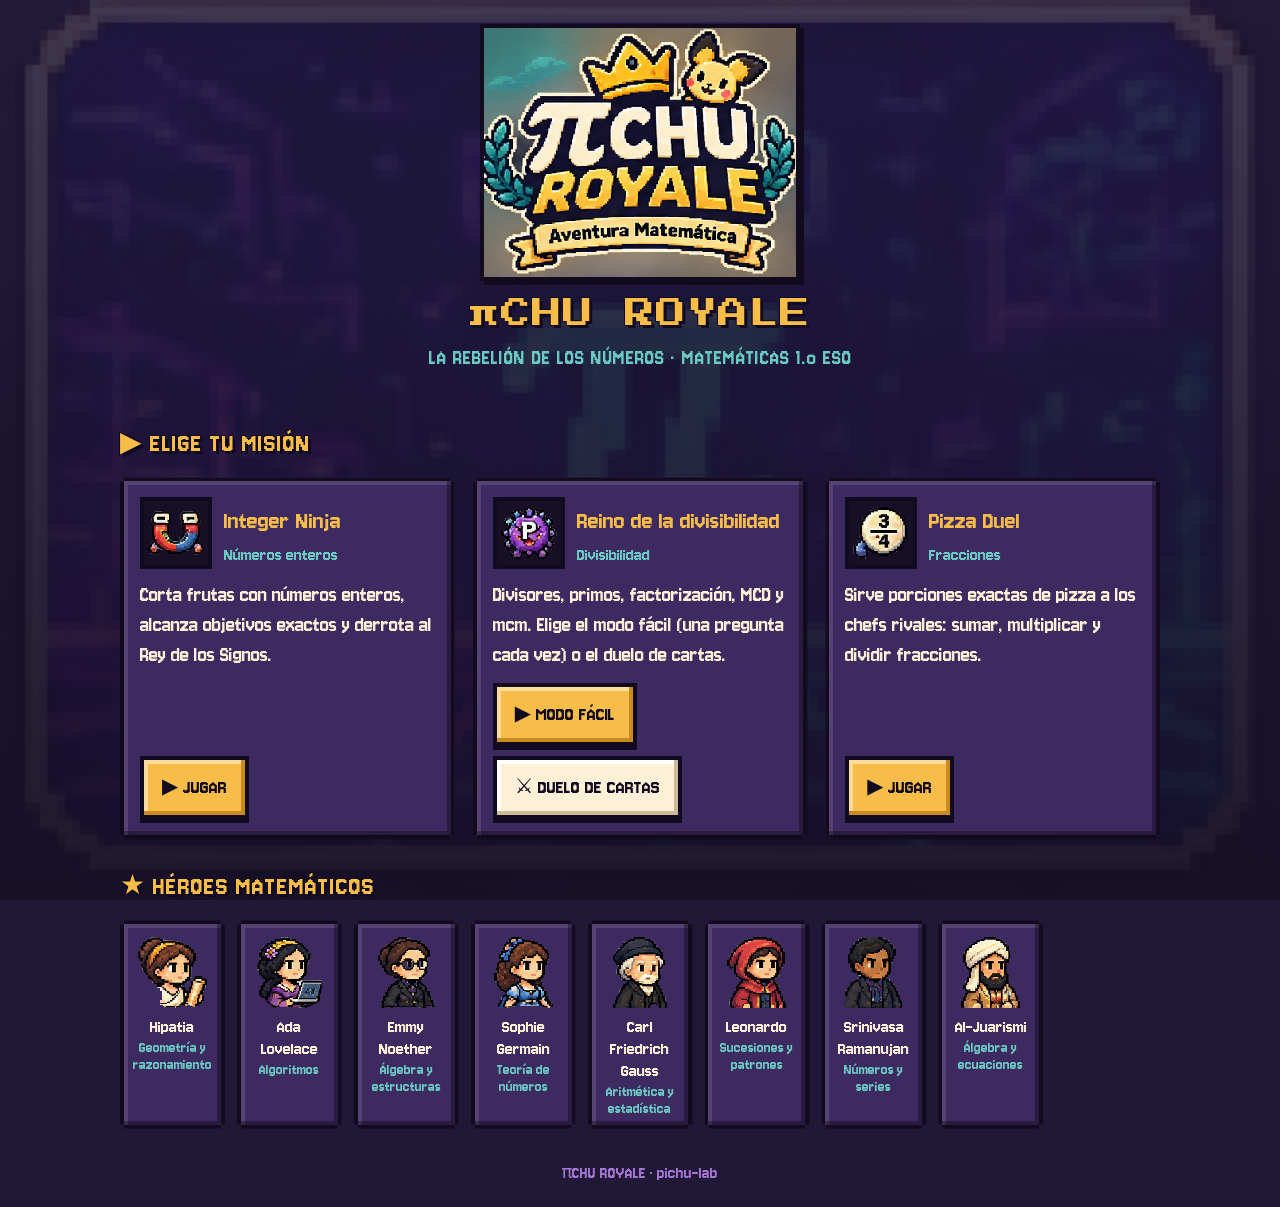
==== index.html @ 3370f749 "Pizza Duel con capa pixel art, portada con divisibilidad y fracciones, textos más grandes Co-Authore" ====
<!DOCTYPE html>
<html lang="es">
<head>
<meta charset="UTF-8">
<meta name="viewport" content="width=device-width, initial-scale=1, viewport-fit=cover">
<meta name="theme-color" content="#211736">
<title>πCHU ROYALE — La rebelión de los números</title>
<link rel="icon" href="assets/pichu-royale/iconos/corona.png">
<link rel="preconnect" href="https://fonts.googleapis.com">
<link rel="preconnect" href="https://fonts.gstatic.com" crossorigin>
<link href="https://fonts.googleapis.com/css2?family=Press+Start+2P&family=Jersey+10&display=swap" rel="stylesheet">
<link rel="stylesheet" href="shared/pichu-theme.css">
<style>
  * { box-sizing: border-box; }
  html, body { margin: 0; }
  body {
    min-height: 100vh; min-height: 100dvh;
    background: var(--px-bg);
    background-image:
      linear-gradient(rgba(33,23,54,.86), rgba(22,15,38,.96)),
      url("assets/pichu-royale/escenarios/mundo_digital.png");
    background-size: cover; background-position: center; background-attachment: fixed;
    color: var(--px-crema);
    font-family: var(--px-font-body);
    font-size: 22px;
    padding: max(16px, env(safe-area-inset-top)) max(16px, env(safe-area-inset-right)) max(24px, env(safe-area-inset-bottom)) max(16px, env(safe-area-inset-left));
  }
  main { max-width: 1040px; margin: 0 auto; }

  header.hero { text-align: center; padding: 8px 0 20px; }
  header.hero img.logo { width: min(320px, 78vw); height: auto; display: block; margin: 0 auto 8px; border: 4px solid var(--px-negro); box-shadow: 4px 4px 0 var(--px-negro); }
  header.hero h1 { font-family: var(--px-font-arcade); font-weight: 400; text-transform: none; font-size: clamp(18px, 5vw, 30px); margin: 12px 0 6px; }
  header.hero p.sub { font-family: var(--px-font-title); font-weight: 700; letter-spacing: 1px; font-size: clamp(18px, 4.4vw, 22px); color: var(--px-turquesa); margin: 0; line-height: 1.6; }

  h2.section { font-size: clamp(24px, 5vw, 28px); margin: 28px 0 14px; }

  .games { display: grid; grid-template-columns: repeat(auto-fill, minmax(min(100%, 300px), 1fr)); gap: 18px; }
  .card { padding: 16px; display: flex; flex-direction: column; gap: 12px; }
  .card .top { display: flex; gap: 12px; align-items: center; }
  .card .top img { width: 72px; height: 72px; flex: none; background: var(--px-bg-deep); border: 4px solid var(--px-negro); }
  .card h3 { font-family: var(--px-font-title); font-weight: 700; font-size: 26px; line-height: 1.5; margin: 0; color: var(--px-dorado); }
  .card .tema { font-size: 19px; color: var(--px-turquesa); margin: 4px 0 0; }
  .card p.desc { margin: 0; line-height: 1.35; }
  .card .foot { margin-top: auto; display: flex; align-items: center; justify-content: space-between; gap: 10px; flex-wrap: wrap; }
  .card a.px-btn { text-decoration: none; display: inline-flex; align-items: center; }
  .card a.px-btn.alt { background: var(--px-crema); box-shadow: inset -4px -4px 0 #cdbb98, inset 4px 4px 0 #fff, 0 4px 0 var(--px-negro); }
  .card.locked { opacity: .62; }
  .card.locked .top img { filter: grayscale(.7) brightness(.8); }
  .badge { font-family: var(--px-font-title); font-weight: 700; font-size: 17px; padding: 6px 8px; background: var(--px-bg-deep); border: 3px solid var(--px-negro); color: var(--px-lavanda); }

  .heroes { display: grid; grid-template-columns: repeat(auto-fill, minmax(104px, 1fr)); gap: 12px; }
  .heroe { padding: 8px; text-align: center; }
  .heroe img { width: 100%; height: auto; aspect-ratio: 1; display: block; }
  .heroe b { display: block; font-size: 19px; line-height: 1.15; margin-top: 4px; }
  .heroe span { display: block; font-size: 16px; color: var(--px-turquesa); }

  footer { text-align: center; font-size: 18px; color: var(--px-lavanda); margin-top: 32px; }
</style>
</head>
<body>
<main>
  <header class="hero">
    <img class="logo px-sprite" src="assets/pichu-royale/identidad/logo_pichu_royale.png" alt="Logo de πCHU ROYALE" width="392" height="313">
    <h1 class="px-title">πCHU ROYALE</h1>
    <p class="sub">LA REBELIÓN DE LOS NÚMEROS · MATEMÁTICAS 1.º ESO</p>
  </header>

  <h2 class="section px-title">▶ ELIGE TU MISIÓN</h2>
  <section class="games" id="games" aria-label="Juegos"></section>

  <h2 class="section px-title">★ HÉROES MATEMÁTICOS</h2>
  <section class="heroes" id="heroes" aria-label="Héroes"></section>

  <footer>πCHU ROYALE · pichu-lab</footer>
</main>

<script>
  // Catálogo de juegos. Cada juego es un módulo independiente en /juegos/<id>/
  // Para añadir un juego: copiar su carpeta y añadir una entrada aquí.
  const JUEGOS = [
    { id: "integer-ninja", titulo: "Integer Ninja", tema: "Números enteros", enemigo: "negatron",
      desc: "Corta frutas con números enteros, alcanza objetivos exactos y derrota al Rey de los Signos.", activo: true },
    { id: "divisibilidad", titulo: "Reino de la divisibilidad", tema: "Divisibilidad", enemigo: "primox",
      desc: "Divisores, primos, factorización, MCD y mcm. Elige el modo fácil (una pregunta cada vez) o el duelo de cartas.",
      activo: true, botones: [["facil.html", "▶ Modo fácil"], ["", "⚔ Duelo de cartas"]] },
    { id: "fracciones", titulo: "Pizza Duel", tema: "Fracciones", enemigo: "denominadoron",
      desc: "Sirve porciones exactas de pizza a los chefs rivales: sumar, multiplicar y dividir fracciones.", activo: true }
  ];

  const A = "assets/pichu-royale/";
  const games = document.getElementById("games");
  for (const j of JUEGOS) {
    const el = document.createElement("article");
    el.className = "card px-box" + (j.activo ? "" : " locked");
    el.innerHTML = `
      <div class="top">
        <img class="px-sprite" src="${A}enemigos/${j.enemigo}.png" alt="" width="72" height="72" loading="lazy">
        <div><h3>${j.titulo}</h3><p class="tema">${j.tema}</p></div>
      </div>
      <p class="desc">${j.desc}</p>
      <div class="foot">
        ${!j.activo
          ? `<span class="badge">🔒 PRÓXIMAMENTE</span>`
          : (j.botones || [["", "▶ Jugar"]]).map(([ruta, txt], i) =>
              `<a class="px-btn${i ? " alt" : ""}" href="juegos/${j.id}/${ruta}">${txt}</a>`).join("")}
      </div>`;
    games.appendChild(el);
  }

  // Héroes desde el manifest del banco de recursos (única fuente de nombres)
  fetch(A + "manifest.json").then(r => r.json()).then(m => {
    const box = document.getElementById("heroes");
    for (const h of m.heroes) {
      const el = document.createElement("div");
      el.className = "heroe px-box";
      el.title = `${h.nombre} (${h.periodo}) — ${h.habilidad}: ${h.efecto_propuesto}`;
      el.innerHTML = `<img class="px-sprite" src="${A}${h.imagen}" alt="${h.nombre}" width="256" height="256" loading="lazy">
        <b>${h.nombre.split(" de ")[0]}</b><span>${h.especialidad}</span>`;
      box.appendChild(el);
    }
  }).catch(() => {});
</script>
</body>
</html>
---- shared/pichu-theme.css ----
/* =========================================================
   πCHU ROYALE — tema común pixel art 16-bit
   Paleta tomada de assets/pichu-royale/manifest.json
   Se carga en la portada y en cada juego. Solo aspecto visual.
   ========================================================= */
:root {
  --px-bg: #211736;
  --px-bg-deep: #160f26;
  --px-panel: #3d2a60;
  --px-panel-2: #4f3878;
  --px-lavanda: #a477d4;
  --px-dorado: #f8bc49;
  --px-dorado-osc: #c98a1f;
  --px-crema: #fdf0d6;
  --px-turquesa: #6bc9c3;
  --px-turquesa-osc: #3e8f8a;
  --px-alerta: #e46666;
  --px-alerta-osc: #a63c3c;
  --px-verde: #5fbf5a;
  --px-verde-osc: #2f7d33;
  --px-negro: #120b1f;

  /* Press Start 2P no dibuja bien las mayúsculas con tilde (Ó, Ú): solo para cifras y logotipos */
  --px-font-arcade: "Press Start 2P", ui-monospace, monospace;
  --px-font-title: "Jersey 10", "Trebuchet MS", system-ui, sans-serif;
  --px-font-body: "Jersey 10", "Trebuchet MS", system-ui, sans-serif;

  --px-u: 4px; /* unidad de píxel */
  --px-border: calc(var(--px-u) * 1);
}

/* Contorno pixelado: borde grueso + esquinas recortadas + sombra dura */
.px-box {
  background: var(--px-panel);
  color: var(--px-crema);
  border: var(--px-border) solid var(--px-negro);
  box-shadow:
    inset calc(var(--px-u) * -1) calc(var(--px-u) * -1) 0 rgba(0, 0, 0, .35),
    inset var(--px-u) var(--px-u) 0 rgba(255, 255, 255, .12),
    var(--px-u) var(--px-u) 0 var(--px-negro);
  clip-path: polygon(
    0 var(--px-u), var(--px-u) var(--px-u), var(--px-u) 0,
    calc(100% - var(--px-u)) 0, calc(100% - var(--px-u)) var(--px-u), 100% var(--px-u),
    100% calc(100% - var(--px-u)), calc(100% - var(--px-u)) calc(100% - var(--px-u)), calc(100% - var(--px-u)) 100%,
    var(--px-u) 100%, var(--px-u) calc(100% - var(--px-u)), 0 calc(100% - var(--px-u))
  );
}

.px-title {
  font-family: var(--px-font-title);
  font-weight: 700;
  text-transform: uppercase;
  color: var(--px-dorado);
  text-shadow: 3px 3px 0 var(--px-negro), -1px -1px 0 var(--px-negro), 1px -1px 0 var(--px-negro), -1px 1px 0 var(--px-negro);
  letter-spacing: 1px;
  line-height: 1.4;
}

.px-btn {
  font-family: var(--px-font-title);
  font-weight: 700;
  font-size: 21px;
  line-height: 1.3;
  color: var(--px-negro);
  background: var(--px-dorado);
  border: var(--px-border) solid var(--px-negro);
  box-shadow:
    inset -4px -4px 0 var(--px-dorado-osc),
    inset 4px 4px 0 rgba(255, 255, 255, .45),
    0 4px 0 var(--px-negro);
  padding: 14px 18px;
  min-height: 48px;
  cursor: pointer;
  text-transform: uppercase;
  transition: transform .06s steps(1), box-shadow .06s steps(1);
  -webkit-tap-highlight-color: transparent;
}
.px-btn:hover { filter: brightness(1.08); }
.px-btn:active { transform: translateY(4px); box-shadow: inset -4px -4px 0 var(--px-dorado-osc), inset 4px 4px 0 rgba(255,255,255,.45), 0 0 0 var(--px-negro); }
.px-btn:focus-visible { outline: 4px dashed var(--px-turquesa); outline-offset: 4px; }

.px-sprite, img.px-sprite {
  image-rendering: pixelated;
  image-rendering: crisp-edges;
}

@media (prefers-reduced-motion: reduce) {
  *, *::before, *::after { animation-duration: .001ms !important; animation-iteration-count: 1 !important; transition-duration: .001ms !important; }
}

/* Ligaduras desactivadas por legibilidad: sin ligaduras */
html, body, button, input, select { font-variant-ligatures: none; font-feature-settings: "liga" 0, "clig" 0; }

/* Jersey 10 solo tiene un grosor: sin negrita sintética (emborrona los píxeles) */
html { font-synthesis: none; }
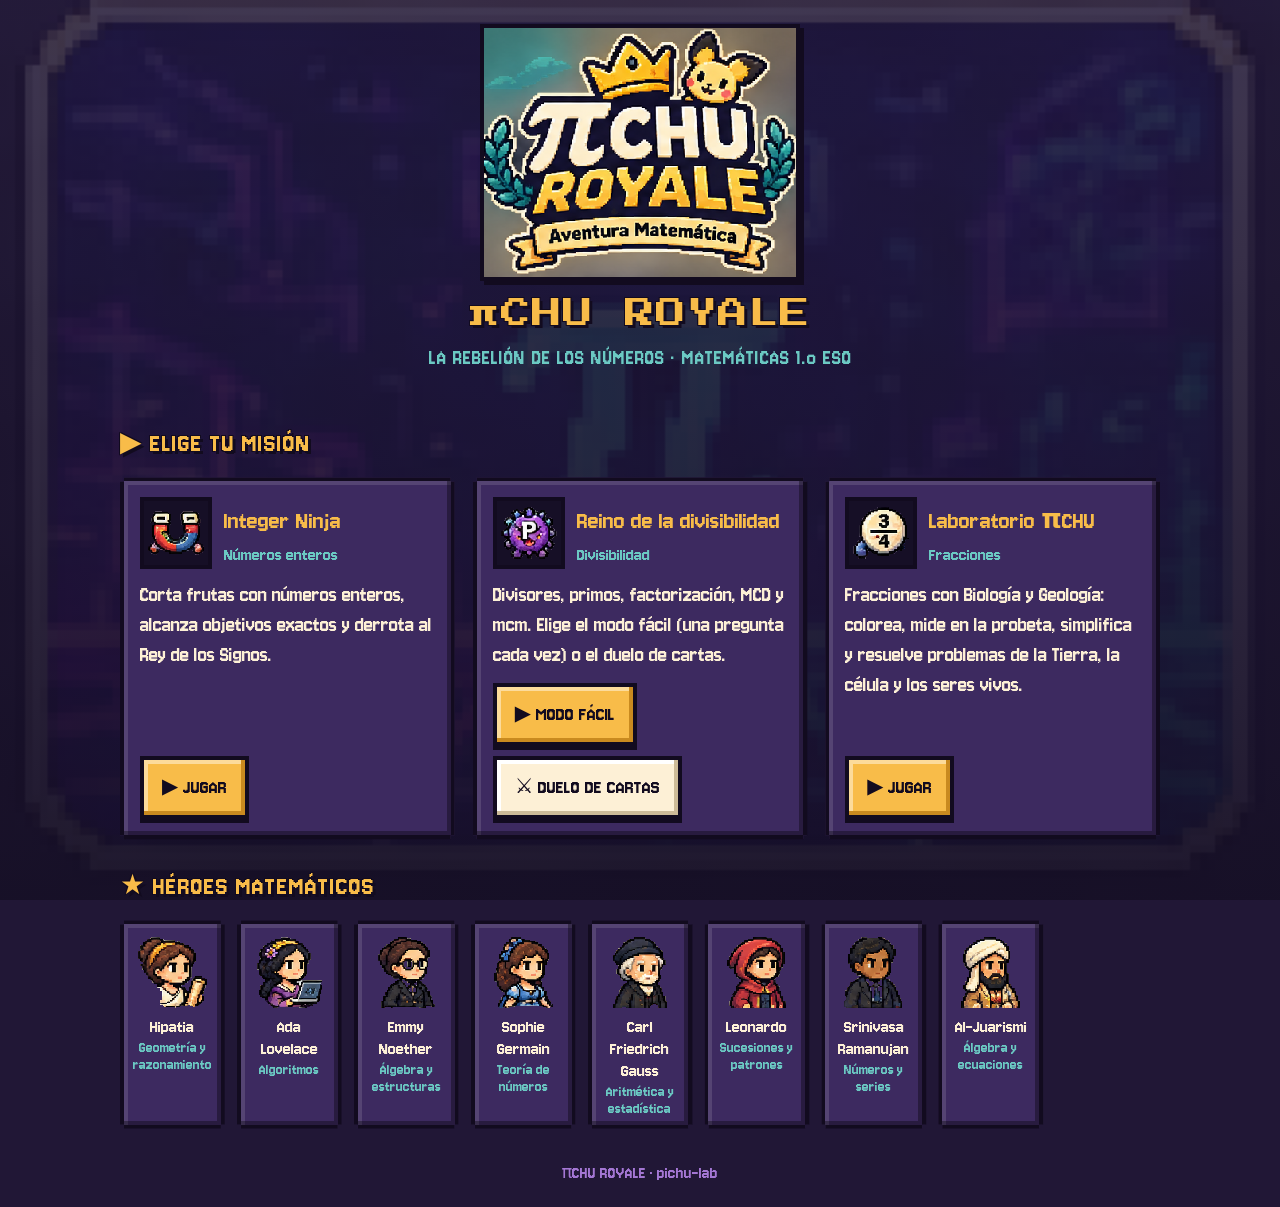
==== commit 22e05c78: "Laboratorio πCHU: capa pixel art y tarjeta en la portada Co-Authored-By: Claude Opus 5.5 <noreply@an" ====
--- a/index.html
+++ b/index.html
@@ -83,8 +83,8 @@
     { id: "divisibilidad", titulo: "Reino de la divisibilidad", tema: "Divisibilidad", enemigo: "primox",
       desc: "Divisores, primos, factorización, MCD y mcm. Elige el modo fácil (una pregunta cada vez) o el duelo de cartas.",
       activo: true, botones: [["facil.html", "▶ Modo fácil"], ["", "⚔ Duelo de cartas"]] },
-    { id: "fracciones", titulo: "Pizza Duel", tema: "Fracciones", enemigo: "denominadoron",
-      desc: "Sirve porciones exactas de pizza a los chefs rivales: sumar, multiplicar y dividir fracciones.", activo: true }
+    { id: "fracciones", titulo: "Laboratorio πCHU", tema: "Fracciones", enemigo: "denominadoron",
+      desc: "Fracciones con Biología y Geología: colorea, mide en la probeta, simplifica y resuelve problemas de la Tierra, la célula y los seres vivos.", activo: true }
   ];
 
   const A = "assets/pichu-royale/";
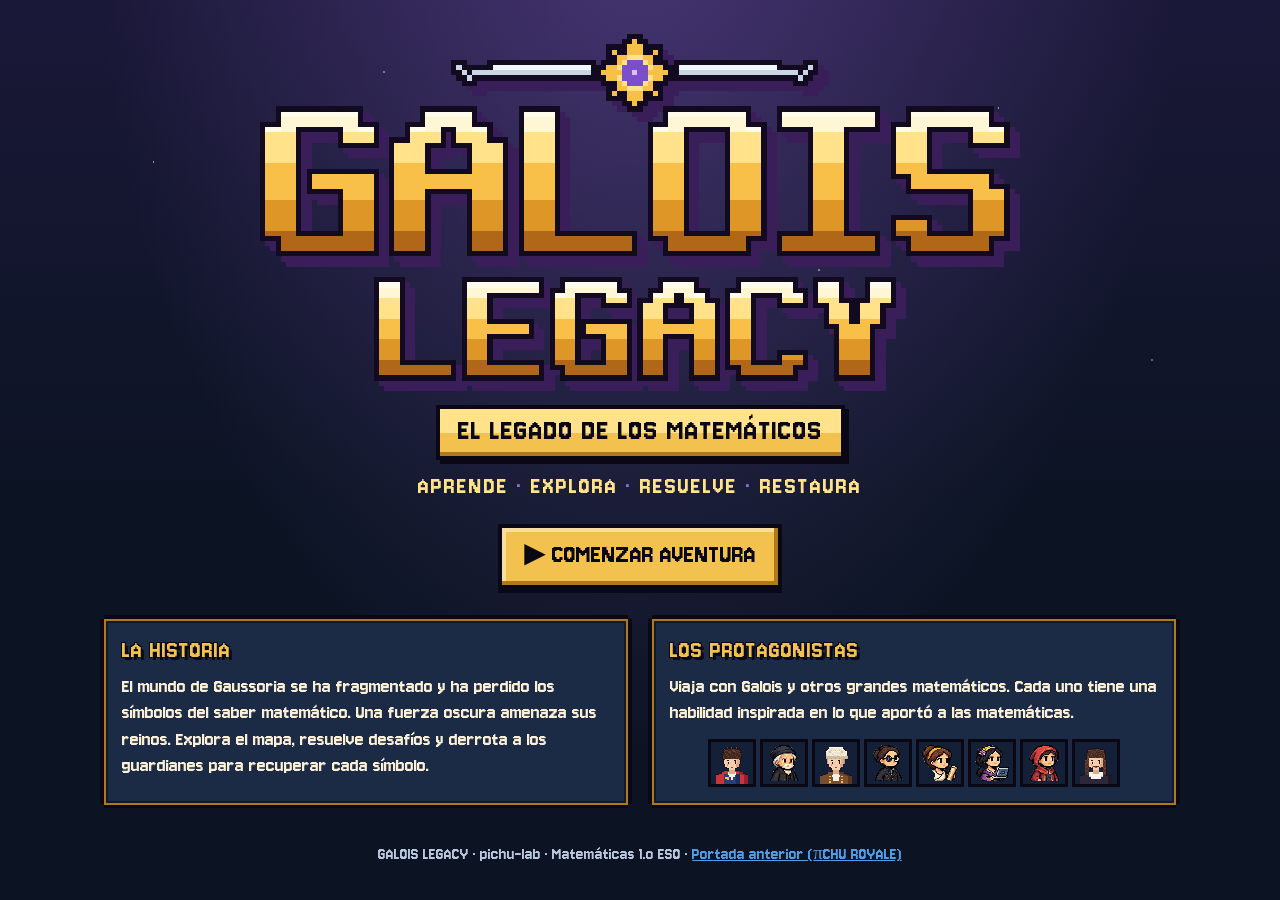
==== commit 3e7ae852: "GALOIS LEGACY (fase A): identidad, pantalla de inicio, selección y mapa - Logotipo pixel art origina" ====
--- a/index.html
+++ b/index.html
@@ -1,124 +1,362 @@
-<!DOCTYPE html>
-<html lang="es">
-<head>
-<meta charset="UTF-8">
-<meta name="viewport" content="width=device-width, initial-scale=1, viewport-fit=cover">
-<meta name="theme-color" content="#211736">
-<title>πCHU ROYALE — La rebelión de los números</title>
-<link rel="icon" href="assets/pichu-royale/iconos/corona.png">
-<link rel="preconnect" href="https://fonts.googleapis.com">
-<link rel="preconnect" href="https://fonts.gstatic.com" crossorigin>
-<link href="https://fonts.googleapis.com/css2?family=Press+Start+2P&family=Jersey+10&display=swap" rel="stylesheet">
-<link rel="stylesheet" href="shared/pichu-theme.css">
-<style>
-  * { box-sizing: border-box; }
-  html, body { margin: 0; }
-  body {
-    min-height: 100vh; min-height: 100dvh;
-    background: var(--px-bg);
-    background-image:
-      linear-gradient(rgba(33,23,54,.86), rgba(22,15,38,.96)),
-      url("assets/pichu-royale/escenarios/mundo_digital.png");
-    background-size: cover; background-position: center; background-attachment: fixed;
-    color: var(--px-crema);
-    font-family: var(--px-font-body);
-    font-size: 22px;
-    padding: max(16px, env(safe-area-inset-top)) max(16px, env(safe-area-inset-right)) max(24px, env(safe-area-inset-bottom)) max(16px, env(safe-area-inset-left));
-  }
-  main { max-width: 1040px; margin: 0 auto; }
-
-  header.hero { text-align: center; padding: 8px 0 20px; }
-  header.hero img.logo { width: min(320px, 78vw); height: auto; display: block; margin: 0 auto 8px; border: 4px solid var(--px-negro); box-shadow: 4px 4px 0 var(--px-negro); }
-  header.hero h1 { font-family: var(--px-font-arcade); font-weight: 400; text-transform: none; font-size: clamp(18px, 5vw, 30px); margin: 12px 0 6px; }
-  header.hero p.sub { font-family: var(--px-font-title); font-weight: 700; letter-spacing: 1px; font-size: clamp(18px, 4.4vw, 22px); color: var(--px-turquesa); margin: 0; line-height: 1.6; }
-
-  h2.section { font-size: clamp(24px, 5vw, 28px); margin: 28px 0 14px; }
-
-  .games { display: grid; grid-template-columns: repeat(auto-fill, minmax(min(100%, 300px), 1fr)); gap: 18px; }
-  .card { padding: 16px; display: flex; flex-direction: column; gap: 12px; }
-  .card .top { display: flex; gap: 12px; align-items: center; }
-  .card .top img { width: 72px; height: 72px; flex: none; background: var(--px-bg-deep); border: 4px solid var(--px-negro); }
-  .card h3 { font-family: var(--px-font-title); font-weight: 700; font-size: 26px; line-height: 1.5; margin: 0; color: var(--px-dorado); }
-  .card .tema { font-size: 19px; color: var(--px-turquesa); margin: 4px 0 0; }
-  .card p.desc { margin: 0; line-height: 1.35; }
-  .card .foot { margin-top: auto; display: flex; align-items: center; justify-content: space-between; gap: 10px; flex-wrap: wrap; }
-  .card a.px-btn { text-decoration: none; display: inline-flex; align-items: center; }
-  .card a.px-btn.alt { background: var(--px-crema); box-shadow: inset -4px -4px 0 #cdbb98, inset 4px 4px 0 #fff, 0 4px 0 var(--px-negro); }
-  .card.locked { opacity: .62; }
-  .card.locked .top img { filter: grayscale(.7) brightness(.8); }
-  .badge { font-family: var(--px-font-title); font-weight: 700; font-size: 17px; padding: 6px 8px; background: var(--px-bg-deep); border: 3px solid var(--px-negro); color: var(--px-lavanda); }
-
-  .heroes { display: grid; grid-template-columns: repeat(auto-fill, minmax(104px, 1fr)); gap: 12px; }
-  .heroe { padding: 8px; text-align: center; }
-  .heroe img { width: 100%; height: auto; aspect-ratio: 1; display: block; }
-  .heroe b { display: block; font-size: 19px; line-height: 1.15; margin-top: 4px; }
-  .heroe span { display: block; font-size: 16px; color: var(--px-turquesa); }
-
-  footer { text-align: center; font-size: 18px; color: var(--px-lavanda); margin-top: 32px; }
-</style>
-</head>
-<body>
-<main>
-  <header class="hero">
-    <img class="logo px-sprite" src="assets/pichu-royale/identidad/logo_pichu_royale.png" alt="Logo de πCHU ROYALE" width="392" height="313">
-    <h1 class="px-title">πCHU ROYALE</h1>
-    <p class="sub">LA REBELIÓN DE LOS NÚMEROS · MATEMÁTICAS 1.º ESO</p>
-  </header>
-
-  <h2 class="section px-title">▶ ELIGE TU MISIÓN</h2>
-  <section class="games" id="games" aria-label="Juegos"></section>
-
-  <h2 class="section px-title">★ HÉROES MATEMÁTICOS</h2>
-  <section class="heroes" id="heroes" aria-label="Héroes"></section>
-
-  <footer>πCHU ROYALE · pichu-lab</footer>
-</main>
-
-<script>
-  // Catálogo de juegos. Cada juego es un módulo independiente en /juegos/<id>/
-  // Para añadir un juego: copiar su carpeta y añadir una entrada aquí.
-  const JUEGOS = [
-    { id: "integer-ninja", titulo: "Integer Ninja", tema: "Números enteros", enemigo: "negatron",
-      desc: "Corta frutas con números enteros, alcanza objetivos exactos y derrota al Rey de los Signos.", activo: true },
-    { id: "divisibilidad", titulo: "Reino de la divisibilidad", tema: "Divisibilidad", enemigo: "primox",
-      desc: "Divisores, primos, factorización, MCD y mcm. Elige el modo fácil (una pregunta cada vez) o el duelo de cartas.",
-      activo: true, botones: [["facil.html", "▶ Modo fácil"], ["", "⚔ Duelo de cartas"]] },
-    { id: "fracciones", titulo: "Laboratorio πCHU", tema: "Fracciones", enemigo: "denominadoron",
-      desc: "Fracciones con Biología y Geología: colorea, mide en la probeta, simplifica y resuelve problemas de la Tierra, la célula y los seres vivos.", activo: true }
-  ];
-
-  const A = "assets/pichu-royale/";
-  const games = document.getElementById("games");
-  for (const j of JUEGOS) {
-    const el = document.createElement("article");
-    el.className = "card px-box" + (j.activo ? "" : " locked");
-    el.innerHTML = `
-      <div class="top">
-        <img class="px-sprite" src="${A}enemigos/${j.enemigo}.png" alt="" width="72" height="72" loading="lazy">
-        <div><h3>${j.titulo}</h3><p class="tema">${j.tema}</p></div>
-      </div>
-      <p class="desc">${j.desc}</p>
-      <div class="foot">
-        ${!j.activo
-          ? `<span class="badge">🔒 PRÓXIMAMENTE</span>`
-          : (j.botones || [["", "▶ Jugar"]]).map(([ruta, txt], i) =>
-              `<a class="px-btn${i ? " alt" : ""}" href="juegos/${j.id}/${ruta}">${txt}</a>`).join("")}
-      </div>`;
-    games.appendChild(el);
-  }
-
-  // Héroes desde el manifest del banco de recursos (única fuente de nombres)
-  fetch(A + "manifest.json").then(r => r.json()).then(m => {
-    const box = document.getElementById("heroes");
-    for (const h of m.heroes) {
-      const el = document.createElement("div");
-      el.className = "heroe px-box";
-      el.title = `${h.nombre} (${h.periodo}) — ${h.habilidad}: ${h.efecto_propuesto}`;
-      el.innerHTML = `<img class="px-sprite" src="${A}${h.imagen}" alt="${h.nombre}" width="256" height="256" loading="lazy">
-        <b>${h.nombre.split(" de ")[0]}</b><span>${h.especialidad}</span>`;
-      box.appendChild(el);
-    }
-  }).catch(() => {});
-</script>
-</body>
-</html>
+<!DOCTYPE html>
+<html lang="es">
+<head>
+<meta charset="UTF-8">
+<meta name="viewport" content="width=device-width, initial-scale=1, viewport-fit=cover">
+<meta name="theme-color" content="#0c1424">
+<meta name="description" content="GALOIS LEGACY · El legado de los matemáticos. Aventura RPG de Matemáticas de 1.º ESO en pixel art.">
+<title>Galois Legacy</title>
+<link rel="icon" href="assets/galois/identidad/logo-galois-legacy.svg">
+<link rel="preconnect" href="https://fonts.googleapis.com">
+<link rel="preconnect" href="https://fonts.gstatic.com" crossorigin>
+<link href="https://fonts.googleapis.com/css2?family=Jersey+10&display=swap" rel="stylesheet">
+<link rel="stylesheet" href="shared/galois-theme.css">
+<style>
+  * { box-sizing: border-box; }
+  html, body { margin: 0; }
+  body {
+    min-height: 100vh; min-height: 100dvh;
+    background: var(--gl-noche);
+    background-image:
+      radial-gradient(ellipse at 50% -10%, rgba(154,107,224,.35), transparent 60%),
+      linear-gradient(180deg, #1a1838 0%, var(--gl-noche) 55%);
+    background-attachment: fixed;
+    color: var(--gl-crema);
+    font-family: var(--gl-font);
+    font-size: 22px;
+    line-height: 1.25;
+    padding: max(16px, env(safe-area-inset-top)) max(16px, env(safe-area-inset-right)) max(24px, env(safe-area-inset-bottom)) max(16px, env(safe-area-inset-left));
+  }
+  main { max-width: 1080px; margin: 0 auto; }
+  [hidden] { display: none !important; }
+  p { margin: 0; }
+
+  /* Estrellas del cielo (decorativas, pixeladas) */
+  body::before {
+    content: ""; position: fixed; inset: 0; pointer-events: none; z-index: -1;
+    background-image:
+      radial-gradient(2px 2px at 12% 18%, #fff8 50%, transparent 51%),
+      radial-gradient(2px 2px at 78% 12%, #fff8 50%, transparent 51%),
+      radial-gradient(2px 2px at 64% 30%, #fff6 50%, transparent 51%),
+      radial-gradient(2px 2px at 30% 8%, #fff6 50%, transparent 51%),
+      radial-gradient(2px 2px at 90% 40%, #fff5 50%, transparent 51%);
+  }
+
+  /* ---------- HUD (matemático elegido) ---------- */
+  .hud { display: flex; align-items: center; gap: 10px; padding: 8px 10px; margin-bottom: 16px; flex-wrap: wrap; }
+  .hud img { width: 52px; height: 52px; background: var(--gl-noche-2); border: 3px solid var(--gl-negro); }
+  .hud .quien { flex: 1 1 180px; min-width: 0; }
+  .hud .quien b { display: block; font-weight: 400; font-size: 24px; color: var(--gl-oro); }
+  .hud .quien span { font-size: 18px; color: var(--gl-texto-suave); }
+  .hud nav { display: flex; gap: 8px; flex-wrap: wrap; }
+  .hud nav .gl-btn { font-size: 20px; padding: 6px 12px 8px; }
+
+  /* ---------- Pantalla de inicio ---------- */
+  #inicio { text-align: center; padding-top: 2vh; }
+  #inicio .logo { width: min(760px, 100%); height: auto; display: block; margin: 0 auto; }
+  #inicio .sub { font-size: clamp(22px, 5vw, 32px); margin: 14px 0 10px; }
+  #inicio .lema { font-size: clamp(20px, 4.4vw, 26px); color: var(--gl-oro-claro); letter-spacing: 2px; text-transform: uppercase; margin: 6px 0 22px; }
+  #inicio .lema span + span::before { content: " · "; color: var(--gl-violeta); }
+  .acciones { display: flex; gap: 14px; justify-content: center; flex-wrap: wrap; margin-bottom: 26px; }
+  .acciones .gl-btn { font-size: 28px; padding: 12px 22px 14px; }
+  .intro { display: grid; grid-template-columns: repeat(auto-fit, minmax(min(100%, 300px), 1fr)); gap: 16px; text-align: left; }
+  .intro .gl-box { padding: 16px 18px 18px; }
+  .intro h2 { margin: 0 0 8px; font-size: 26px; }
+  .intro p { color: var(--gl-crema); font-size: 21px; }
+  .equipo { display: flex; justify-content: center; gap: 4px; flex-wrap: wrap; margin-top: 12px; }
+  .equipo img { width: 48px; height: 48px; background: var(--gl-noche-2); border: 3px solid var(--gl-negro); }
+
+  /* ---------- Selección de matemático ---------- */
+  .cabecera { text-align: center; margin: 4px 0 18px; }
+  .cabecera .gl-cinta { font-size: clamp(22px, 5vw, 30px); }
+  .cabecera p { margin-top: 10px; color: var(--gl-texto-suave); }
+  .seleccion { display: grid; grid-template-columns: minmax(0, 1.25fr) minmax(0, 1fr); gap: 18px; align-items: start; }
+  .rejilla { display: grid; grid-template-columns: repeat(4, minmax(0, 1fr)); gap: 10px; }
+  .ficha {
+    font: inherit; color: inherit; cursor: pointer; padding: 8px 6px 10px; text-align: center;
+    background: var(--gl-panel); border: 4px solid var(--gl-negro);
+    box-shadow: inset 0 0 0 2px var(--gl-panel-2), 4px 4px 0 var(--gl-negro);
+    -webkit-tap-highlight-color: transparent;
+  }
+  .ficha img { width: 100%; height: auto; aspect-ratio: 1; display: block; background: var(--gl-noche-2); }
+  .ficha b { display: block; font-weight: 400; font-size: 21px; margin-top: 4px; color: var(--gl-crema); }
+  .ficha:hover { box-shadow: inset 0 0 0 2px var(--gl-oro-osc), 4px 4px 0 var(--gl-negro); }
+  .ficha[aria-pressed="true"] { background: var(--gl-panel-2); box-shadow: inset 0 0 0 3px var(--gl-oro), 4px 4px 0 var(--gl-negro); }
+  .ficha[aria-pressed="true"] b { color: var(--gl-oro); }
+  .aliados-t { margin: 18px 0 8px; font-size: 22px; color: var(--gl-texto-suave); }
+  .rejilla.aliados .ficha { opacity: .92; }
+  .detalle { padding: 16px 18px 18px; position: sticky; top: 12px; }
+  .detalle .retrato { display: flex; gap: 14px; align-items: center; }
+  .detalle .retrato img { width: 112px; height: 112px; flex: none; background: var(--gl-noche-2); border: 4px solid var(--gl-negro); }
+  .detalle h2 { margin: 0; font-size: 30px; }
+  .detalle .meta { color: var(--gl-texto-suave); font-size: 19px; }
+  .detalle .aporte { margin: 14px 0; font-size: 21px; }
+  .habilidad { background: var(--gl-noche-2); border: 3px solid var(--gl-violeta-osc); padding: 10px 12px; }
+  .habilidad b { font-weight: 400; color: var(--gl-violeta); font-size: 23px; display: block; }
+  .habilidad small { display: block; color: var(--gl-texto-suave); font-size: 17px; margin-top: 4px; }
+  .detalle .gl-btn { width: 100%; margin-top: 14px; font-size: 26px; }
+
+  /* ---------- Mapa ---------- */
+  .mapa-wrap { padding: 10px; }
+  .mapa { position: relative; width: 100%; aspect-ratio: 192 / 120; background: #1e4c92; overflow: hidden; }
+  .mapa > img { position: absolute; inset: 0; width: 100%; height: 100%; }
+  .marca {
+    position: absolute; transform: translate(-50%, -50%);
+    min-width: 48px; min-height: 48px; padding: 0 8px;
+    display: flex; align-items: center; justify-content: center; gap: 6px;
+    font: inherit; font-size: 28px; line-height: 1; color: #fff; text-shadow: 2px 2px 0 var(--gl-negro);
+    background: var(--gl-azul-osc); border: 4px solid var(--gl-negro); border-radius: 0;
+    box-shadow: inset 0 0 0 2px var(--gl-oro), 3px 3px 0 var(--gl-negro);
+    cursor: pointer; text-decoration: none; -webkit-tap-highlight-color: transparent;
+  }
+  .marca .nom { font-size: 18px; display: none; white-space: nowrap; }
+  .marca.inicio { background: var(--gl-oro); color: var(--gl-negro); text-shadow: none; }
+  .marca.bloq { background: #3a3f52; box-shadow: inset 0 0 0 2px #707792, 3px 3px 0 var(--gl-negro); color: #c8cbe0; }
+  .marca[aria-current="true"] { box-shadow: inset 0 0 0 3px var(--gl-oro-claro), 0 0 0 4px var(--gl-oro), 3px 3px 0 var(--gl-negro); }
+  .marca.inicio .heroe-mini { width: 32px; height: 32px; }
+  @media (min-width: 760px) { .marca .nom { display: inline; } }
+  @keyframes latido { 50% { transform: translate(-50%, calc(-50% - 4px)); } }
+  .marca:not(.bloq):not(.inicio) { animation: latido 1.2s steps(2) infinite; }
+  .marca:hover, .marca:focus-visible { animation-play-state: paused; z-index: 2; }
+
+  .reinos { display: grid; grid-template-columns: repeat(auto-fill, minmax(min(100%, 320px), 1fr)); gap: 16px; margin-top: 18px; }
+  .reino { padding: 14px 16px 16px; display: flex; flex-direction: column; gap: 10px; scroll-margin-top: 16px; }
+  .reino .top { display: flex; gap: 12px; align-items: center; }
+  .reino .sim { width: 56px; height: 56px; flex: none; display: grid; place-items: center; font-size: 36px; color: #fff; text-shadow: 2px 2px 0 var(--gl-negro); background: var(--gl-azul-osc); border: 4px solid var(--gl-negro); box-shadow: inset 0 0 0 2px var(--gl-oro); }
+  .reino h3 { margin: 0; font-weight: 400; font-size: 27px; color: var(--gl-oro); line-height: 1.1; }
+  .reino .tema { font-size: 19px; color: var(--gl-azul); }
+  .reino .enem { display: flex; gap: 8px; align-items: center; flex-wrap: wrap; font-size: 18px; color: var(--gl-texto-suave); }
+  .reino .enem img { width: 44px; height: 44px; background: var(--gl-noche-2); border: 3px solid var(--gl-negro); }
+  .reino .foot { margin-top: auto; display: flex; gap: 10px; flex-wrap: wrap; }
+  .reino .foot .gl-btn:nth-child(2) { background: var(--gl-crema); box-shadow: inset -4px -4px 0 #cdbb98, inset 4px 4px 0 #fff, 0 4px 0 var(--gl-negro); }
+  .reino.bloq { opacity: .7; }
+  .reino.bloq .sim { background: #3a3f52; box-shadow: inset 0 0 0 2px #707792; }
+  .reino.marcado { box-shadow: inset 0 0 0 3px var(--gl-oro), 4px 4px 0 var(--gl-negro); }
+  .candado { font-size: 19px; padding: 6px 10px; background: var(--gl-noche-2); border: 3px solid var(--gl-negro); color: var(--gl-texto-suave); }
+
+  .sym { font-family: "Times New Roman", Georgia, serif; font-size: 1.05em; }
+  footer { text-align: center; font-size: 18px; color: var(--gl-texto-suave); margin-top: 32px; }
+  footer a { color: var(--gl-azul); }
+
+  @media (max-width: 760px) {
+    .seleccion { grid-template-columns: 1fr; }
+    .detalle { position: static; order: -1; }
+    .rejilla { grid-template-columns: repeat(4, minmax(0, 1fr)); gap: 6px; }
+    .ficha { padding: 4px 3px 6px; border-width: 3px; }
+    .ficha b { font-size: 17px; }
+    .detalle .retrato img { width: 88px; height: 88px; }
+  }
+</style>
+</head>
+<body>
+<main>
+  <!-- HUD: visible en selección y mapa -->
+  <header class="hud gl-box" id="hud" hidden>
+    <img class="gl-sprite" id="hudImg" src="" alt="" width="52" height="52">
+    <div class="quien"><b id="hudNombre"></b><span id="hudHab"></span></div>
+    <nav aria-label="Navegación">
+      <a class="gl-btn azul" href="#mapa">Mapa</a>
+      <a class="gl-btn azul" href="#heroes">Matemático</a>
+      <a class="gl-btn azul" href="#inicio">Inicio</a>
+    </nav>
+  </header>
+
+  <!-- ===================== PANTALLA DE INICIO ===================== -->
+  <section id="inicio" data-pantalla aria-labelledby="tInicio">
+    <h1 id="tInicio" style="margin:0">
+      <img class="logo gl-sprite" src="assets/galois/identidad/logo-galois-legacy.svg" alt="Galois Legacy" width="882" height="414">
+    </h1>
+    <p class="sub"><span class="gl-cinta">El legado de los matemáticos</span></p>
+    <p class="lema" id="lema"></p>
+    <div class="acciones">
+      <a class="gl-btn" href="#heroes" id="btnEmpezar">▶ Comenzar aventura</a>
+      <a class="gl-btn verde" href="#mapa" id="btnContinuar" hidden>Continuar</a>
+    </div>
+    <div class="intro">
+      <article class="gl-box">
+        <h2 class="gl-titulo">La historia</h2>
+        <p>El mundo de Gaussoria se ha fragmentado y ha perdido los símbolos del saber matemático. Una fuerza oscura amenaza sus reinos. Explora el mapa, resuelve desafíos y derrota a los guardianes para recuperar cada símbolo.</p>
+      </article>
+      <article class="gl-box">
+        <h2 class="gl-titulo">Los protagonistas</h2>
+        <p>Viaja con Galois y otros grandes matemáticos. Cada uno tiene una habilidad inspirada en lo que aportó a las matemáticas.</p>
+        <div class="equipo" id="equipo"></div>
+      </article>
+    </div>
+  </section>
+
+  <!-- ===================== SELECCIÓN DE MATEMÁTICO ===================== -->
+  <section id="heroes" data-pantalla hidden aria-labelledby="tHeroes">
+    <div class="cabecera">
+      <h1 id="tHeroes" style="margin:0"><span class="gl-cinta">Elige a tu matemático</span></h1>
+      <p>Pulsa un retrato para conocer su historia y su habilidad.</p>
+    </div>
+    <div class="seleccion">
+      <div>
+        <div class="rejilla" id="rejilla" role="group" aria-label="Matemáticos"></div>
+        <p class="aliados-t">Más aliados</p>
+        <div class="rejilla aliados" id="rejillaAliados" role="group" aria-label="Más aliados"></div>
+      </div>
+      <aside class="detalle gl-box" id="detalle" aria-live="polite">
+        <div class="retrato">
+          <img class="gl-sprite" id="dImg" src="" alt="" width="112" height="112">
+          <div><h2 class="gl-titulo" id="dNombre"></h2><p class="meta" id="dMeta"></p></div>
+        </div>
+        <p class="aporte" id="dAporte"></p>
+        <div class="habilidad">
+          <b id="dHab"></b>
+          <span id="dEfecto"></span>
+          <small>Habilidad en diseño: todavía no actúa dentro de los juegos.</small>
+        </div>
+        <button class="gl-btn" id="btnElegir" type="button">Viajar con este matemático ▶</button>
+      </aside>
+    </div>
+  </section>
+
+  <!-- ===================== MAPA DE GAUSSORIA ===================== -->
+  <section id="mapa" data-pantalla hidden aria-labelledby="tMapa">
+    <div class="cabecera">
+      <h1 id="tMapa" style="margin:0"><span class="gl-cinta">El mundo: Gaussoria</span></h1>
+      <p>Elige un reino en el mapa o en la lista.</p>
+    </div>
+    <div class="mapa-wrap gl-box">
+      <div class="mapa" id="mapaBox">
+        <img class="gl-sprite" src="assets/galois/mapa/gaussoria.png" alt="Mapa de Gaussoria: una isla con glaciares y un volcán al norte, un bosque al oeste, minas de cristal al este, una ciudadela en el centro y ruinas al sur." width="192" height="120">
+      </div>
+    </div>
+    <div class="reinos" id="reinos"></div>
+  </section>
+
+  <footer>
+    GALOIS LEGACY · pichu-lab · Matemáticas 1.º ESO ·
+    <a href="pichu-royale.html">Portada anterior (<span class="sym">π</span>CHU ROYALE)</a>
+  </footer>
+</main>
+
+<script src="shared/galois-data.js"></script>
+<script>
+(function () {
+  'use strict';
+  var D = window.GALOIS;
+  var ENEMIGOS = { negatron: 'Negatrón', parentesis_maldito: 'Paréntesis Maldito', multiplax: 'Múltiplax',
+                   primox: 'Prímox', denominadoron: 'Denominadorón', simplifract: 'Simplifract' };
+  var TODOS = D.heroes.concat(D.aliados);
+  var $ = function (id) { return document.getElementById(id); };
+  var esc = function (s) { return String(s).replace(/[&<>"]/g, function (c) { return { '&': '&amp;', '<': '&lt;', '>': '&gt;', '"': '&quot;' }[c]; }); };
+  // Jersey 10 dibuja π como Π: los símbolos matemáticos usan una fuente con serifa
+  var sym = function (s) { return esc(s).replace(/[πℤ]/g, '<span class="sym">$&</span>'); };
+
+  // Preferencia del navegador (opcional: si no hay almacenamiento, todo funciona igual)
+  var CLAVE = 'galoisLegacy.heroe';
+  function leer() { try { return localStorage.getItem(CLAVE); } catch (e) { return null; } }
+  function guardar(v) { try { localStorage.setItem(CLAVE, v); } catch (e) {} }
+
+  var elegido = TODOS.find(function (h) { return h.id === leer(); }) || null;
+  var visto = elegido || D.heroes[0];
+
+  // ---------- Inicio ----------
+  $('lema').innerHTML = D.lema.map(function (p) { return '<span>' + esc(p) + '</span>'; }).join('');
+  $('equipo').innerHTML = D.heroes.map(function (h) {
+    return '<img class="gl-sprite" src="' + h.imagen + '" alt="' + esc(h.nombre) + '" title="' + esc(h.nombre) + '" width="56" height="56" loading="lazy">';
+  }).join('');
+
+  // ---------- Selección ----------
+  function ficha(h) {
+    return '<button type="button" class="ficha" data-id="' + h.id + '" aria-pressed="false">' +
+      '<img class="gl-sprite" src="' + h.imagen + '" alt="" width="256" height="256" loading="lazy"><b>' + esc(h.corto) + '</b></button>';
+  }
+  $('rejilla').innerHTML = D.heroes.map(ficha).join('');
+  $('rejillaAliados').innerHTML = D.aliados.map(ficha).join('');
+
+  function mostrar(h) {
+    visto = h;
+    $('dImg').src = h.imagen; $('dImg').alt = h.nombre;
+    $('dNombre').textContent = h.nombre;
+    $('dMeta').textContent = h.periodo + ' · ' + h.origen;
+    $('dAporte').innerHTML = sym(h.aporte);
+    $('dHab').textContent = '✦ ' + h.habilidad;
+    $('dEfecto').textContent = h.efecto;
+    $('btnElegir').textContent = (elegido && elegido.id === h.id ? 'Seguir con ' : 'Viajar con ') + h.corto + ' ▶';
+    document.querySelectorAll('.ficha').forEach(function (b) { b.setAttribute('aria-pressed', String(b.dataset.id === h.id)); });
+  }
+  document.querySelector('.seleccion').addEventListener('click', function (e) {
+    var b = e.target.closest('.ficha'); if (!b) return;
+    mostrar(TODOS.find(function (h) { return h.id === b.dataset.id; }));
+    if (matchMedia('(max-width: 760px)').matches) $('detalle').scrollIntoView({ behavior: 'smooth', block: 'start' });
+  });
+  $('btnElegir').addEventListener('click', function () {
+    elegido = visto; guardar(elegido.id); pintarHud(); location.hash = '#mapa';
+  });
+
+  // ---------- HUD ----------
+  function pintarHud() {
+    var h = elegido || D.heroes[0];
+    $('hudImg').src = h.imagen; $('hudImg').alt = h.nombre;
+    $('hudNombre').textContent = elegido ? h.nombre : 'Aún no has elegido matemático';
+    $('hudHab').textContent = elegido ? '✦ ' + h.habilidad : 'Elige uno para empezar';
+    $('btnContinuar').hidden = !elegido;
+    if (elegido) $('btnContinuar').textContent = 'Continuar con ' + elegido.corto;
+    var mini = document.querySelector('.marca.inicio img');
+    if (mini) { mini.src = h.imagen; mini.alt = ''; }
+  }
+
+  // ---------- Mapa y reinos ----------
+  var mapa = $('mapaBox'), lista = $('reinos');
+  D.reinos.forEach(function (r) {
+    var clase = 'marca' + (r.tipo === 'inicio' ? ' inicio' : '') + (r.bloqueado ? ' bloq' : '');
+    var dentro = r.tipo === 'inicio'
+      ? '<img class="gl-sprite heroe-mini" src="" alt="" width="32" height="32"><span class="nom">' + esc(r.nombre) + '</span>'
+      : '<span aria-hidden="true">' + sym(r.simbolo) + '</span><span class="nom">' + sym(r.nombre) + (r.bloqueado ? ' 🔒' : '') + '</span>';
+    var m = document.createElement(r.tipo === 'inicio' ? 'a' : 'button');
+    m.className = clase;
+    if (r.tipo === 'inicio') { m.href = '#heroes'; } else { m.type = 'button'; m.dataset.reino = r.id; }
+    m.style.left = r.x + '%'; m.style.top = r.y + '%';
+    m.setAttribute('aria-label', r.nombre + (r.bloqueado ? ' (bloqueado)' : '') + (r.tipo === 'inicio' ? ': cambiar de matemático' : ''));
+    m.innerHTML = dentro;
+    mapa.appendChild(m);
+
+    if (r.tipo === 'inicio') return;
+    var c = document.createElement('article');
+    c.className = 'reino gl-box' + (r.bloqueado ? ' bloq' : '');
+    c.id = 'reino-' + r.id;
+    var enem = (r.enemigos || []).map(function (e) {
+      return '<img class="gl-sprite" src="assets/pichu-royale/enemigos/' + e + '.png" alt="" title="' + ENEMIGOS[e] + '" width="44" height="44" loading="lazy">';
+    }).join('');
+    var nombres = (r.enemigos || []).map(function (e) { return ENEMIGOS[e]; }).join(' y ');
+    c.innerHTML =
+      '<div class="top"><div class="sim" aria-hidden="true">' + sym(r.simbolo) + '</div>' +
+      '<div><h3>' + sym(r.nombre) + '</h3>' + (r.tema ? '<span class="tema">' + esc(r.tema) + '</span>' : '') + '</div></div>' +
+      '<p>' + esc(r.desc) + '</p>' +
+      (enem ? '<div class="enem">' + enem + '<span>' + esc(nombres) + (r.jefe ? ' · Jefe: ' + esc(r.jefe) : '') + '</span></div>' : '') +
+      '<div class="foot">' + (r.bloqueado
+        ? '<span class="candado">🔒 Por descubrir</span>'
+        : r.juegos.map(function (j) { return '<a class="gl-btn" href="' + j.ruta + '">' + esc(j.texto) + '</a>'; }).join('')) +
+      '</div>';
+    lista.appendChild(c);
+  });
+  mapa.addEventListener('click', function (e) {
+    var b = e.target.closest('button.marca'); if (!b) return;
+    document.querySelectorAll('.marca').forEach(function (x) { x.removeAttribute('aria-current'); });
+    document.querySelectorAll('.reino').forEach(function (x) { x.classList.remove('marcado'); });
+    b.setAttribute('aria-current', 'true');
+    var c = $('reino-' + b.dataset.reino);
+    c.classList.add('marcado');
+    c.scrollIntoView({ behavior: matchMedia('(prefers-reduced-motion: reduce)').matches ? 'auto' : 'smooth', block: 'center' });
+    var enlace = c.querySelector('a.gl-btn'); if (enlace) enlace.focus({ preventScroll: true });
+  });
+
+  // ---------- Pantallas (por #hash: el botón «atrás» del navegador funciona) ----------
+  function ir() {
+    var id = (location.hash || '#inicio').slice(1);
+    if (!document.querySelector('[data-pantalla]#' + CSS.escape(id))) id = 'inicio';
+    document.querySelectorAll('[data-pantalla]').forEach(function (s) { s.hidden = s.id !== id; });
+    $('hud').hidden = id === 'inicio';
+    if (id === 'heroes') mostrar(visto);
+    window.scrollTo(0, 0);
+  }
+  window.addEventListener('hashchange', ir);
+  pintarHud(); ir();
+})();
+</script>
+</body>
+</html>
--- a/shared/galois-theme.css
+++ b/shared/galois-theme.css
@@ -0,0 +1,103 @@
+/* =========================================================
+   GALOIS LEGACY — tema común pixel art 16-bit
+   Verdes, azules, dorados y violetas (documento de diseño).
+   Solo aspecto visual. Los juegos siguen usando pichu-theme.css
+   hasta que se adapten (fase 5): ambos temas conviven.
+   ========================================================= */
+:root {
+  --gl-noche: #0c1424;      /* fondo */
+  --gl-noche-2: #142037;
+  --gl-panel: #1b2a45;      /* paneles de piedra azul */
+  --gl-panel-2: #24375a;
+  --gl-oro: #f2c14e;
+  --gl-oro-claro: #ffe28a;
+  --gl-oro-osc: #b07a1c;
+  --gl-crema: #fbf0d6;
+  --gl-azul: #4f9ee8;
+  --gl-azul-osc: #2a64a8;
+  --gl-verde: #6cc35a;
+  --gl-verde-osc: #2f7d33;
+  --gl-violeta: #9a6be0;
+  --gl-violeta-osc: #4a2b86;
+  --gl-rojo: #e0565b;
+  --gl-negro: #0a0814;
+  --gl-texto-suave: #b9c6dd;
+
+  --gl-font: "Jersey 10", "Trebuchet MS", system-ui, sans-serif;
+  --gl-u: 4px;
+}
+
+/* Marco: borde oscuro + filo dorado + esquinas recortadas + sombra dura */
+.gl-box {
+  position: relative;
+  background: var(--gl-panel);
+  color: var(--gl-crema);
+  border: var(--gl-u) solid var(--gl-negro);
+  box-shadow:
+    inset 0 0 0 2px var(--gl-oro-osc),
+    inset 0 0 0 4px rgba(0,0,0,.35),
+    var(--gl-u) var(--gl-u) 0 var(--gl-negro);
+  clip-path: polygon(
+    0 var(--gl-u), var(--gl-u) var(--gl-u), var(--gl-u) 0,
+    calc(100% - var(--gl-u)) 0, calc(100% - var(--gl-u)) var(--gl-u), 100% var(--gl-u),
+    100% calc(100% - var(--gl-u)), calc(100% - var(--gl-u)) calc(100% - var(--gl-u)), calc(100% - var(--gl-u)) 100%,
+    var(--gl-u) 100%, var(--gl-u) calc(100% - var(--gl-u)), 0 calc(100% - var(--gl-u))
+  );
+}
+
+/* Cinta dorada para títulos (como la del cartel de referencia) */
+.gl-cinta {
+  display: inline-block;
+  font-family: var(--gl-font);
+  text-transform: uppercase;
+  letter-spacing: 1px;
+  color: var(--gl-negro);
+  background: linear-gradient(var(--gl-oro-claro) 0 50%, var(--gl-oro) 50% 100%);
+  border: var(--gl-u) solid var(--gl-negro);
+  box-shadow: inset 0 -4px 0 var(--gl-oro-osc), var(--gl-u) var(--gl-u) 0 var(--gl-negro);
+  padding: 4px 18px 6px;
+  line-height: 1.15;
+}
+
+.gl-titulo {
+  font-family: var(--gl-font);
+  font-weight: 400;
+  text-transform: uppercase;
+  color: var(--gl-oro);
+  text-shadow: 3px 3px 0 var(--gl-negro), -1px -1px 0 var(--gl-negro), 1px -1px 0 var(--gl-negro), -1px 1px 0 var(--gl-negro);
+  letter-spacing: 1px;
+  line-height: 1.2;
+}
+
+.gl-btn {
+  font-family: var(--gl-font);
+  font-size: 24px;
+  line-height: 1.1;
+  color: var(--gl-negro);
+  background: var(--gl-oro);
+  border: var(--gl-u) solid var(--gl-negro);
+  box-shadow: inset -4px -4px 0 var(--gl-oro-osc), inset 4px 4px 0 rgba(255,255,255,.45), 0 4px 0 var(--gl-negro);
+  padding: 10px 18px 12px;
+  min-height: 48px;
+  min-width: 48px;
+  cursor: pointer;
+  text-transform: uppercase;
+  text-decoration: none;
+  display: inline-flex; align-items: center; justify-content: center; gap: 8px;
+  -webkit-tap-highlight-color: transparent;
+}
+.gl-btn:hover { filter: brightness(1.1); }
+.gl-btn:active { transform: translateY(4px); box-shadow: inset -4px -4px 0 var(--gl-oro-osc), inset 4px 4px 0 rgba(255,255,255,.45), 0 0 0 var(--gl-negro); }
+.gl-btn.azul { background: var(--gl-azul); color: #fff; box-shadow: inset -4px -4px 0 var(--gl-azul-osc), inset 4px 4px 0 rgba(255,255,255,.35), 0 4px 0 var(--gl-negro); text-shadow: 2px 2px 0 var(--gl-negro); }
+.gl-btn.verde { background: var(--gl-verde); box-shadow: inset -4px -4px 0 var(--gl-verde-osc), inset 4px 4px 0 rgba(255,255,255,.35), 0 4px 0 var(--gl-negro); }
+
+:focus-visible { outline: 4px dashed var(--gl-azul); outline-offset: 4px; }
+
+.gl-sprite, img.gl-sprite { image-rendering: pixelated; image-rendering: crisp-edges; }
+
+@media (prefers-reduced-motion: reduce) {
+  *, *::before, *::after { animation-duration: .001ms !important; animation-iteration-count: 1 !important; transition-duration: .001ms !important; }
+}
+
+html, body, button, input, select { font-variant-ligatures: none; font-feature-settings: "liga" 0, "clig" 0; }
+html { font-synthesis: none; }
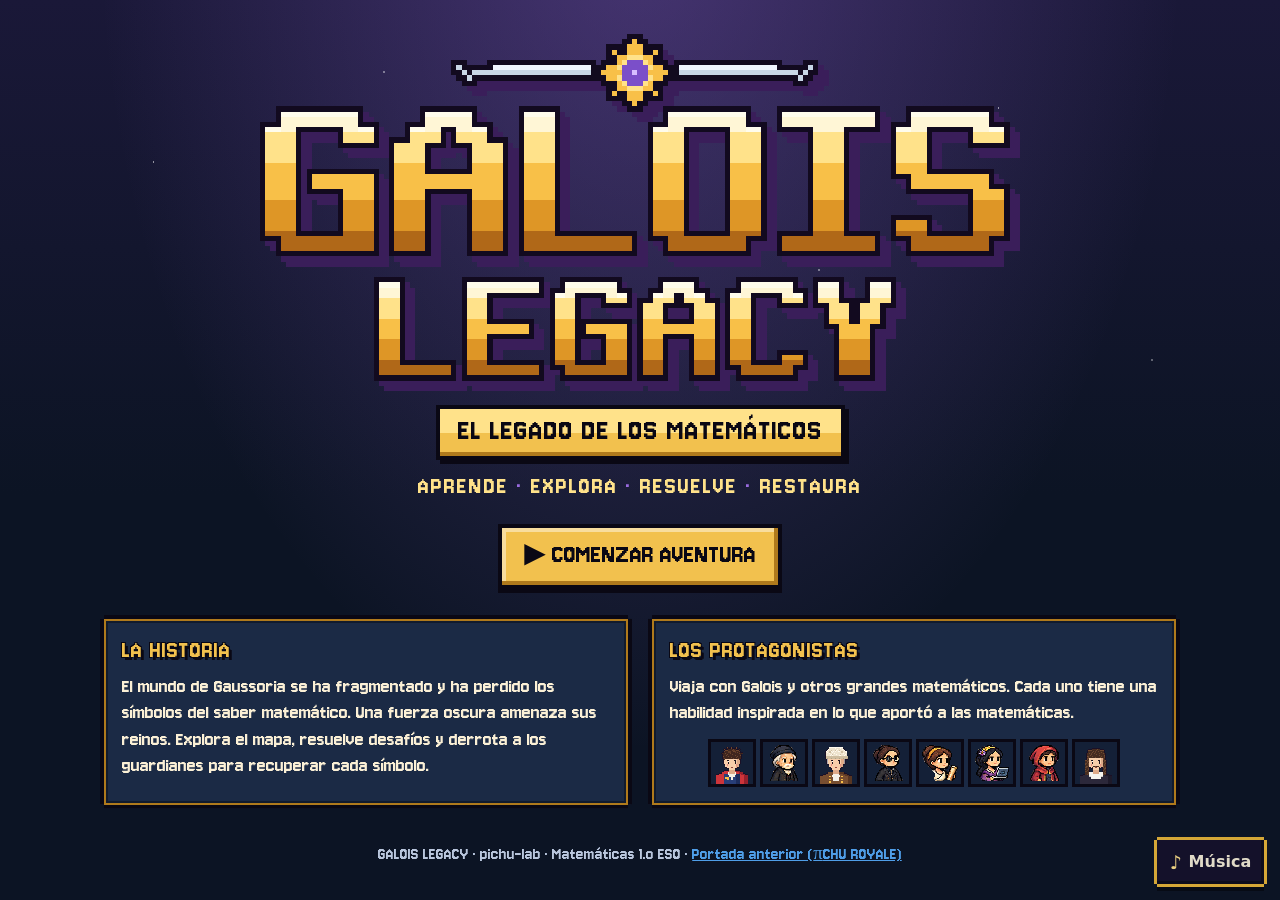
==== commit 24706ba5: "Música de fondo de aventura en el portal y en los tres juegos Añade shared/musica.js: una marcha en " ====
--- a/index.html
+++ b/index.html
@@ -358,5 +358,7 @@
   pintarHud(); ir();
 })();
 </script>
+<script src="shared/musica.js"></script>
+<script src="shared/boton-musica.js" defer></script>
 </body>
 </html>
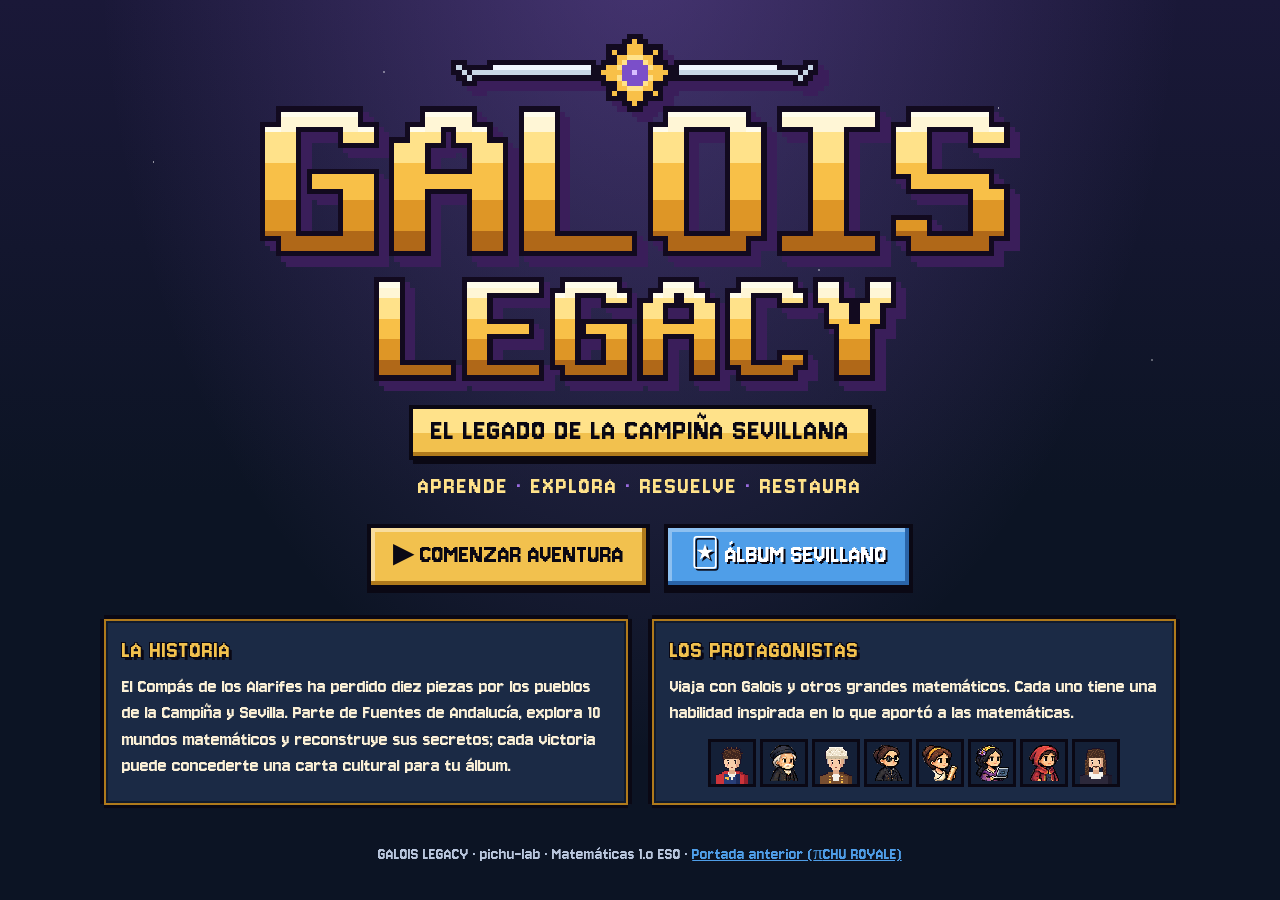
==== commit 188929fd: "Integrar el mapa sevillano y enlazar el álbum de 60 cartas en la portada" ====
--- a/index.html
+++ b/index.html
@@ -156,6 +156,7 @@
     <div class="quien"><b id="hudNombre"></b><span id="hudHab"></span></div>
     <nav aria-label="Navegación">
       <a class="gl-btn azul" href="#mapa">Mapa</a>
+      <a class="gl-btn azul" href="coleccion/index.html">🃏 Mis cartas</a>
       <a class="gl-btn azul" href="#heroes">Matemático</a>
       <a class="gl-btn azul" href="#inicio">Inicio</a>
     </nav>
@@ -166,16 +167,17 @@
     <h1 id="tInicio" style="margin:0">
       <img class="logo gl-sprite" src="assets/galois/identidad/logo-galois-legacy.svg" alt="Galois Legacy" width="882" height="414">
     </h1>
-    <p class="sub"><span class="gl-cinta">El legado de los matemáticos</span></p>
+    <p class="sub"><span class="gl-cinta">El legado de la Campiña Sevillana</span></p>
     <p class="lema" id="lema"></p>
     <div class="acciones">
       <a class="gl-btn" href="#heroes" id="btnEmpezar">▶ Comenzar aventura</a>
       <a class="gl-btn verde" href="#mapa" id="btnContinuar" hidden>Continuar</a>
+      <a class="gl-btn azul" href="coleccion/index.html">🃏 Álbum sevillano</a>
     </div>
     <div class="intro">
       <article class="gl-box">
         <h2 class="gl-titulo">La historia</h2>
-        <p>El mundo de Gaussoria se ha fragmentado y ha perdido los símbolos del saber matemático. Una fuerza oscura amenaza sus reinos. Explora el mapa, resuelve desafíos y derrota a los guardianes para recuperar cada símbolo.</p>
+        <p>El Compás de los Alarifes ha perdido diez piezas por los pueblos de la Campiña y Sevilla. Parte de Fuentes de Andalucía, explora 10 mundos matemáticos y reconstruye sus secretos; cada victoria puede concederte una carta cultural para tu álbum.</p>
       </article>
       <article class="gl-box">
         <h2 class="gl-titulo">Los protagonistas</h2>
@@ -216,12 +218,12 @@
   <!-- ===================== MAPA DE GAUSSORIA ===================== -->
   <section id="mapa" data-pantalla hidden aria-labelledby="tMapa">
     <div class="cabecera">
-      <h1 id="tMapa" style="margin:0"><span class="gl-cinta">El mundo: Gaussoria</span></h1>
+      <h1 id="tMapa" style="margin:0"><span class="gl-cinta">El mundo: la Campiña Sevillana</span></h1>
       <p>Elige un reino en el mapa o en la lista.</p>
     </div>
     <div class="mapa-wrap gl-box">
       <div class="mapa" id="mapaBox">
-        <img class="gl-sprite" src="assets/galois/mapa/gaussoria.png" alt="Mapa de Gaussoria: una isla con glaciares y un volcán al norte, un bosque al oeste, minas de cristal al este, una ciudadela en el centro y ruinas al sur." width="192" height="120">
+        <img class="gl-sprite" src="assets/galois/mapa/campina-sevillana.svg" alt="Mapa narrativo de diez reinos de Matemáticas inspirados en pueblos sevillanos, con caminos entre los campos, castillos y el río." width="192" height="120">
       </div>
     </div>
     <div class="reinos" id="reinos"></div>
@@ -234,12 +236,13 @@
 </main>
 
 <script src="shared/galois-data.js"></script>
+<script src="coleccion/datos.js"></script>
+<script src="shared/galois-campina.js"></script>
 <script>
 (function () {
   'use strict';
   var D = window.GALOIS;
-  var ENEMIGOS = { negatron: 'Negatrón', parentesis_maldito: 'Paréntesis Maldito', multiplax: 'Múltiplax',
-                   primox: 'Prímox', denominadoron: 'Denominadorón', simplifract: 'Simplifract' };
+  var ENEMIGOS = {"potenciator":"Potenciator","radicosmico":"Radicósmico","multiplax":"Múltiplax","primox":"Prímox","negatron":"Negatrón","parentesis_maldito":"Paréntesis Maldito","denominadoron":"Denominadorón","simplifract":"Simplifract","senor_escala":"Señor Escala","porcentajin":"Porcentajín","incognita_x":"Incógnita X","polinomio_mutante":"Polinomio Mutante","equilibrius":"Equilibrius","despejador_oscuro":"Despejador Oscuro","pendientor":"Pendientor","parabola_vortice":"Parábola Vórtice","mediana_traviesa":"Mediana Traviesa","grafico_tramposo":"Gráfico Tramposo","dado_caotico":"Dado Caótico","ruleta_imposible":"Ruleta Imposible"};
   var TODOS = D.heroes.concat(D.aliados);
   var $ = function (id) { return document.getElementById(id); };
   var esc = function (s) { return String(s).replace(/[&<>"]/g, function (c) { return { '&': '&amp;', '<': '&lt;', '>': '&gt;', '"': '&quot;' }[c]; }); };
@@ -358,7 +361,5 @@
   pintarHud(); ir();
 })();
 </script>
-<script src="shared/musica.js"></script>
-<script src="shared/boton-musica.js" defer></script>
 </body>
 </html>
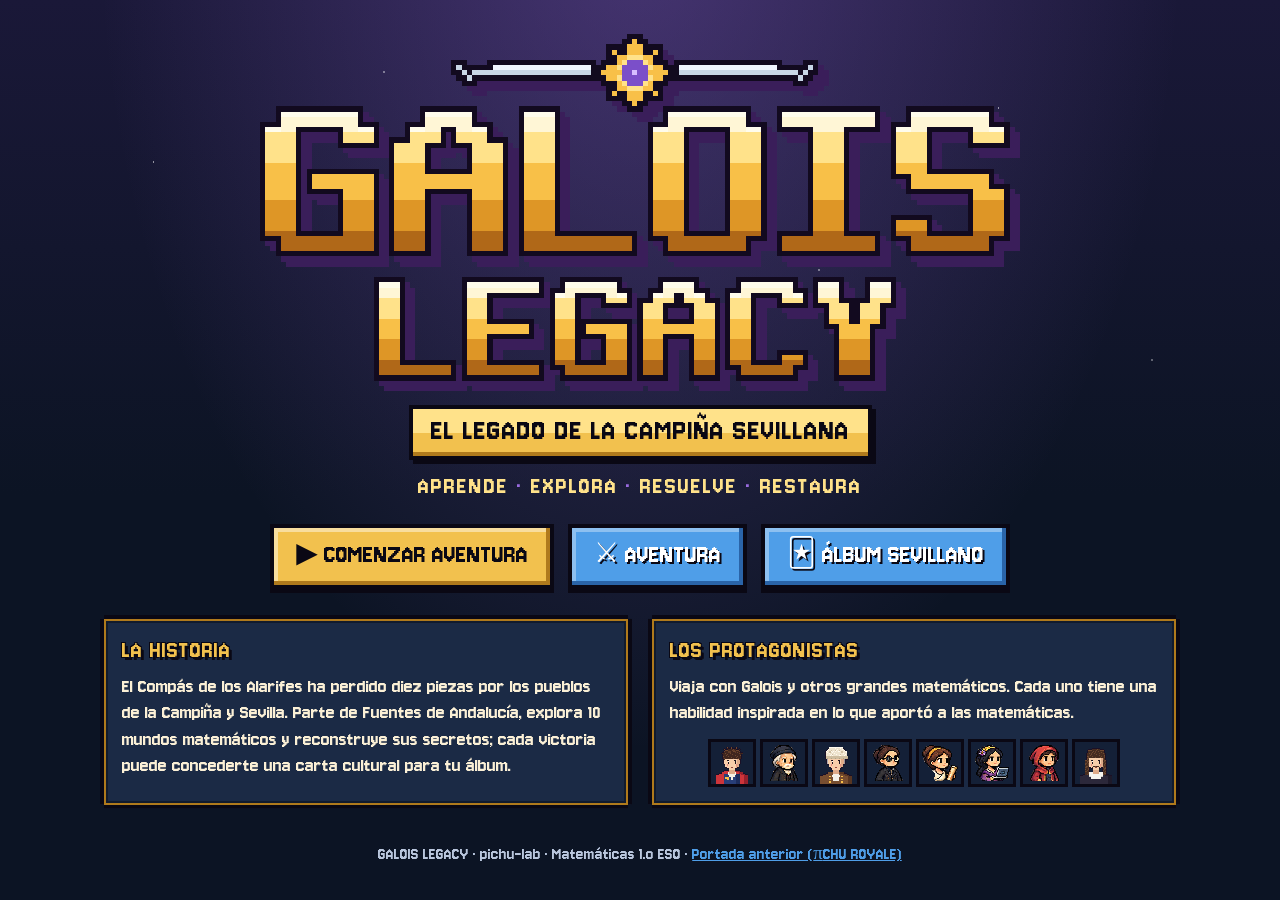
==== commit b0e06efc: "Galois Legacy: integración en la portada, documentación y hojas PNG actualizadas - Portada: botón de" ====
--- a/index.html
+++ b/index.html
@@ -95,6 +95,9 @@
   .habilidad b { font-weight: 400; color: var(--gl-violeta); font-size: 23px; display: block; }
   .habilidad small { display: block; color: var(--gl-texto-suave); font-size: 17px; margin-top: 4px; }
   .detalle .gl-btn { width: 100%; margin-top: 14px; font-size: 26px; }
+  .anima { display: flex; align-items: flex-end; gap: 10px; margin-top: 10px; }
+  .anima canvas { width: 96px; height: 132px; image-rendering: pixelated; background: linear-gradient(#24375a 70%, #2f7d33 70%); border: 3px solid var(--gl-negro); }
+  .anima small { color: var(--gl-texto-suave); font-size: 17px; }
 
   /* ---------- Mapa ---------- */
   .mapa-wrap { padding: 10px; }
@@ -155,6 +158,7 @@
     <img class="gl-sprite" id="hudImg" src="" alt="" width="52" height="52">
     <div class="quien"><b id="hudNombre"></b><span id="hudHab"></span></div>
     <nav aria-label="Navegación">
+      <a class="gl-btn" href="aventura/index.html">⚔ Aventura</a>
       <a class="gl-btn azul" href="#mapa">Mapa</a>
       <a class="gl-btn azul" href="coleccion/index.html">🃏 Mis cartas</a>
       <a class="gl-btn azul" href="#heroes">Matemático</a>
@@ -172,6 +176,7 @@
     <div class="acciones">
       <a class="gl-btn" href="#heroes" id="btnEmpezar">▶ Comenzar aventura</a>
       <a class="gl-btn verde" href="#mapa" id="btnContinuar" hidden>Continuar</a>
+      <a class="gl-btn azul" href="aventura/index.html">⚔ Aventura</a>
       <a class="gl-btn azul" href="coleccion/index.html">🃏 Álbum sevillano</a>
     </div>
     <div class="intro">
@@ -204,11 +209,12 @@
           <img class="gl-sprite" id="dImg" src="" alt="" width="112" height="112">
           <div><h2 class="gl-titulo" id="dNombre"></h2><p class="meta" id="dMeta"></p></div>
         </div>
+        <div class="anima"><canvas id="dAnim" width="64" height="88" aria-label="Animación del personaje"></canvas><small id="dAnimN"></small></div>
         <p class="aporte" id="dAporte"></p>
         <div class="habilidad">
           <b id="dHab"></b>
           <span id="dEfecto"></span>
-          <small>Habilidad en diseño: todavía no actúa dentro de los juegos.</small>
+          <small>Actúa en los combates de la Aventura, una vez por combate.</small>
         </div>
         <button class="gl-btn" id="btnElegir" type="button">Viajar con este matemático ▶</button>
       </aside>
@@ -238,6 +244,7 @@
 <script src="shared/galois-data.js"></script>
 <script src="coleccion/datos.js"></script>
 <script src="shared/galois-campina.js"></script>
+<script src="shared/galois-sprites.js"></script>
 <script>
 (function () {
   'use strict';
@@ -287,6 +294,20 @@
     mostrar(TODOS.find(function (h) { return h.id === b.dataset.id; }));
     if (matchMedia('(max-width: 760px)').matches) $('detalle').scrollIntoView({ behavior: 'smooth', block: 'start' });
   });
+  // Vista previa animada del sprite (fotogramas reales del motor de sprites)
+  (function () {
+    var S = window.GaloisSprites, c = $('dAnim'); if (!S || !c) return;
+    var x = c.getContext('2d'), seq = [['idle', 'down', 'En reposo'], ['walk', 'right', 'Caminando'], ['run', 'left', 'Corriendo'], ['attack', 'right', 'Atacando'], ['cast', 'down', 'Habilidad'], ['jump', 'down', 'Saltando'], ['victory', 'down', 'Victoria']], k = 0, t0 = performance.now();
+    function paso(now) {
+      var h = S.heroes[visto.id] ? visto.id : null; if (!h) { c.hidden = true; $('dAnimN').textContent = ''; requestAnimationFrame(paso); return; }
+      c.hidden = false; var s = seq[k], A = S.ANIM_HEROE[s[0]], t = (now - t0) / 1000, dur = Math.max(1.6, A.n / A.fps * 2);
+      if (t > dur) { k = (k + 1) % seq.length; t0 = now; t = 0; }
+      x.clearRect(0, 0, 64, 88); x.imageSmoothingEnabled = false; S.pintar(x, S.hojaHeroe(h), s[0], s[1], S.indice(S.hojaHeroe(h), s[0], t), 32, 84, 2);
+      $('dAnimN').textContent = s[2];
+      requestAnimationFrame(paso);
+    }
+    requestAnimationFrame(paso);
+  })();
   $('btnElegir').addEventListener('click', function () {
     elegido = visto; guardar(elegido.id); pintarHud(); location.hash = '#mapa';
   });
@@ -309,7 +330,7 @@
     var clase = 'marca' + (r.tipo === 'inicio' ? ' inicio' : '') + (r.bloqueado ? ' bloq' : '');
     var dentro = r.tipo === 'inicio'
       ? '<img class="gl-sprite heroe-mini" src="" alt="" width="32" height="32"><span class="nom">' + esc(r.nombre) + '</span>'
-      : '<span aria-hidden="true">' + sym(r.simbolo) + '</span><span class="nom">' + sym(r.nombre) + (r.bloqueado ? ' 🔒' : '') + '</span>';
+      : '<span aria-hidden="true">' + sym(r.simbolo) + '</span><span class="nom">' + sym(r.nombre.split(' · ').pop()) + (r.bloqueado ? ' 🔒' : '') + '</span>';
     var m = document.createElement(r.tipo === 'inicio' ? 'a' : 'button');
     m.className = clase;
     if (r.tipo === 'inicio') { m.href = '#heroes'; } else { m.type = 'button'; m.dataset.reino = r.id; }
@@ -330,7 +351,7 @@
       '<div class="top"><div class="sim" aria-hidden="true">' + sym(r.simbolo) + '</div>' +
       '<div><h3>' + sym(r.nombre) + '</h3>' + (r.tema ? '<span class="tema">' + esc(r.tema) + '</span>' : '') + '</div></div>' +
       '<p>' + esc(r.desc) + '</p>' +
-      (enem ? '<div class="enem">' + enem + '<span>' + esc(nombres) + (r.jefe ? ' · Jefe: ' + esc(r.jefe) : '') + '</span></div>' : '') +
+      (enem ? '<div class="enem">' + enem + '<span>' + esc(nombres) + (r.jefe ? ' · Jefe: ' + esc(ENEMIGOS[r.jefe] || r.jefe) : '') + '</span></div>' : '') +
       '<div class="foot">' + (r.bloqueado
         ? '<span class="candado">🔒 Por descubrir</span>'
         : r.juegos.map(function (j) { return '<a class="gl-btn" href="' + j.ruta + '">' + esc(j.texto) + '</a>'; }).join('')) +
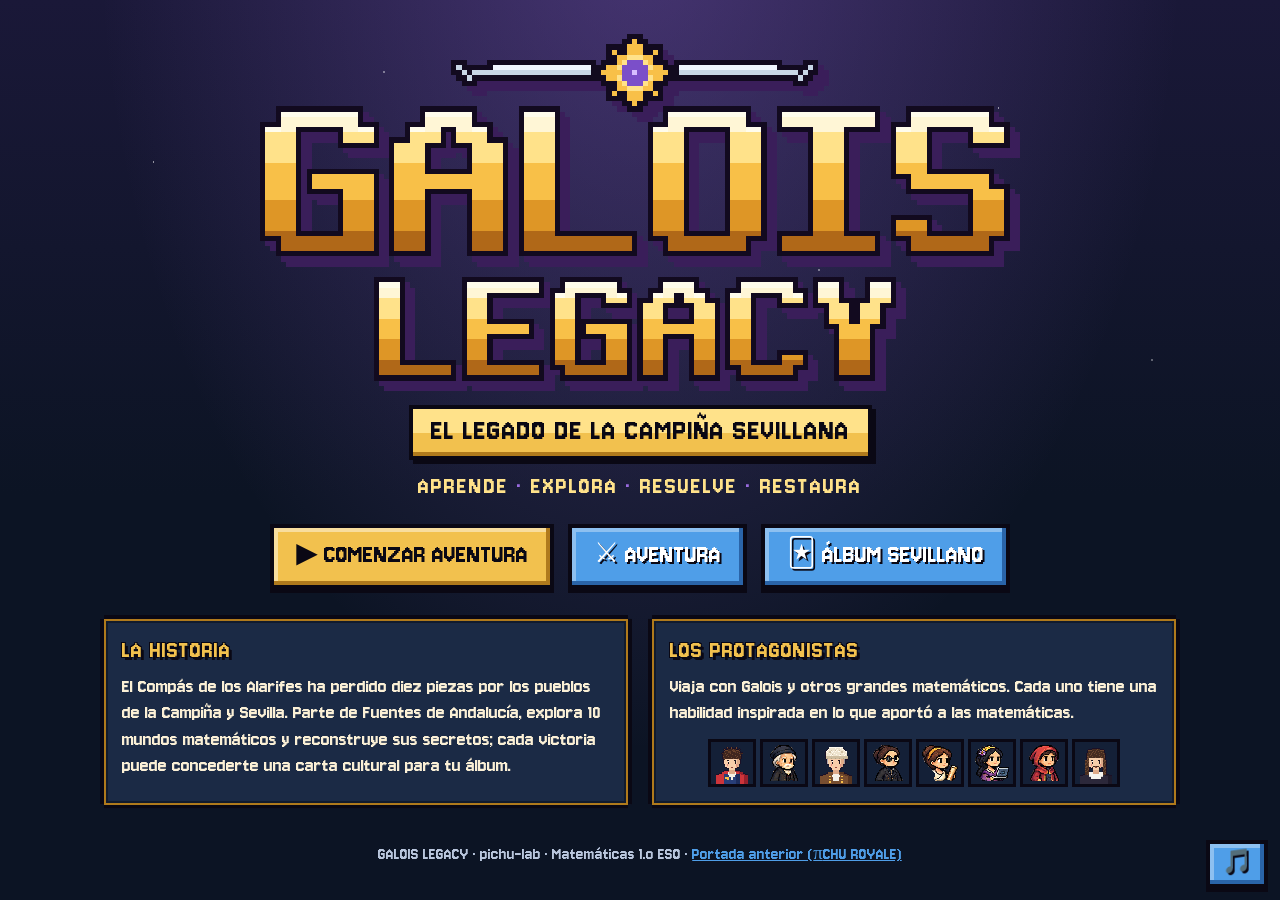
==== commit 964ca5bd: "Galois Legacy: música chiptune original para la Campiña, cada mundo, combates y jefes - shared/galoi" ====
--- a/index.html
+++ b/index.html
@@ -140,6 +140,7 @@
   .sym { font-family: "Times New Roman", Georgia, serif; font-size: 1.05em; }
   footer { text-align: center; font-size: 18px; color: var(--gl-texto-suave); margin-top: 32px; }
   footer a { color: var(--gl-azul); }
+  .musica { position: fixed; right: max(12px, env(safe-area-inset-right)); bottom: max(12px, env(safe-area-inset-bottom)); font-size: 24px; padding: 6px 12px 8px; z-index: 20; }
 
   @media (max-width: 760px) {
     .seleccion { grid-template-columns: 1fr; }
@@ -240,11 +241,13 @@
     <a href="pichu-royale.html">Portada anterior (<span class="sym">π</span>CHU ROYALE)</a>
   </footer>
 </main>
+<button type="button" id="btnMusica" class="gl-btn azul musica" aria-pressed="false" title="Música">🎵</button>
 
 <script src="shared/galois-data.js"></script>
 <script src="coleccion/datos.js"></script>
 <script src="shared/galois-campina.js"></script>
 <script src="shared/galois-sprites.js"></script>
+<script src="shared/galois-musica.js"></script>
 <script>
 (function () {
   'use strict';
@@ -378,6 +381,13 @@
     if (id === 'heroes') mostrar(visto);
     window.scrollTo(0, 0);
   }
+  // Música de la Campiña (empieza con la primera interacción, como exigen los navegadores)
+  var MUS = window.GaloisMusica, bm = $('btnMusica');
+  if (MUS) {
+    var pintaM = function () { bm.textContent = MUS.activa() ? '🎵' : '🔇'; bm.setAttribute('aria-pressed', String(MUS.activa())); bm.title = MUS.activa() ? 'Silenciar música' : 'Activar música'; };
+    MUS.tocar('campina'); pintaM();
+    bm.onclick = function () { MUS.activar(!MUS.activa()); pintaM(); };
+  } else bm.hidden = true;
   window.addEventListener('hashchange', ir);
   pintarHud(); ir();
 })();
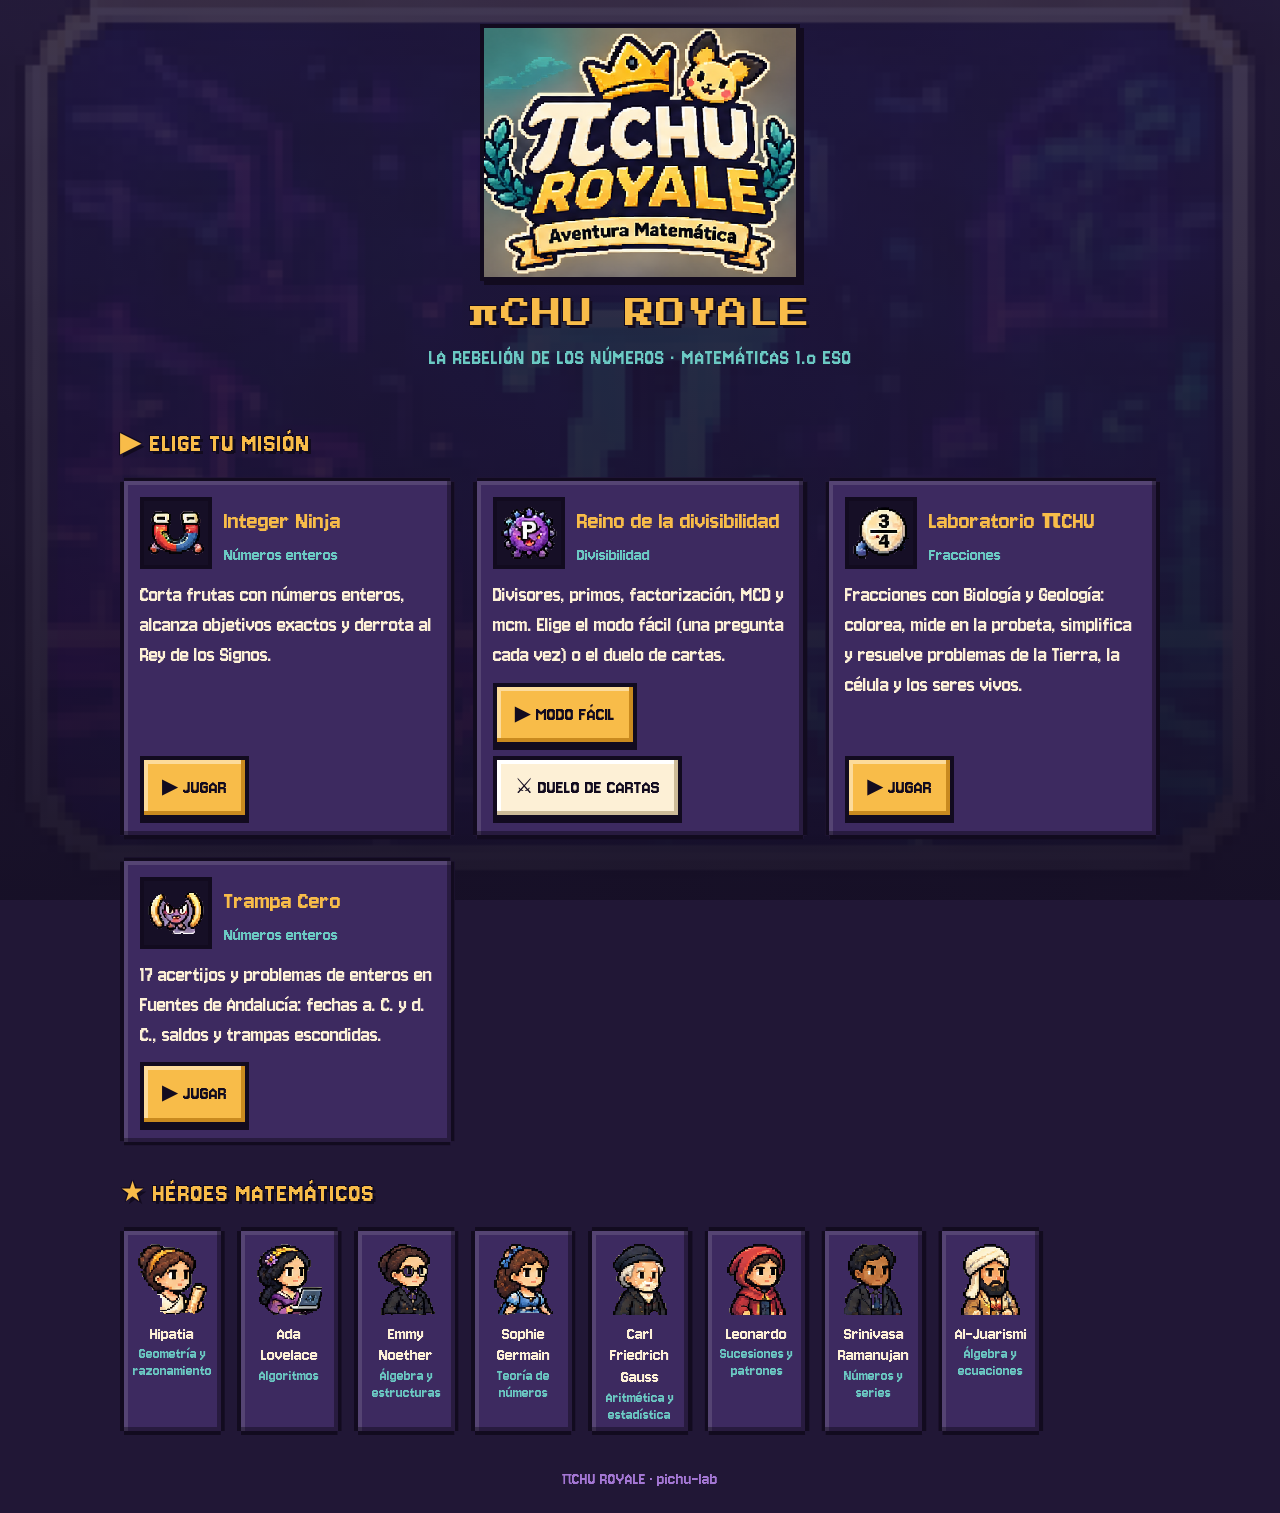
==== commit b3e90356: "Trampa Cero: nueva prueba de 17 retos de números enteros Acertijos en escena (tocar, arrastrar, desc" ====
--- a/index.html
+++ b/index.html
@@ -1,396 +1,126 @@
-<!DOCTYPE html>
-<html lang="es">
-<head>
-<meta charset="UTF-8">
-<meta name="viewport" content="width=device-width, initial-scale=1, viewport-fit=cover">
-<meta name="theme-color" content="#0c1424">
-<meta name="description" content="GALOIS LEGACY · El legado de los matemáticos. Aventura RPG de Matemáticas de 1.º ESO en pixel art.">
-<title>Galois Legacy</title>
-<link rel="icon" href="assets/galois/identidad/logo-galois-legacy.svg">
-<link rel="preconnect" href="https://fonts.googleapis.com">
-<link rel="preconnect" href="https://fonts.gstatic.com" crossorigin>
-<link href="https://fonts.googleapis.com/css2?family=Jersey+10&display=swap" rel="stylesheet">
-<link rel="stylesheet" href="shared/galois-theme.css">
-<style>
-  * { box-sizing: border-box; }
-  html, body { margin: 0; }
-  body {
-    min-height: 100vh; min-height: 100dvh;
-    background: var(--gl-noche);
-    background-image:
-      radial-gradient(ellipse at 50% -10%, rgba(154,107,224,.35), transparent 60%),
-      linear-gradient(180deg, #1a1838 0%, var(--gl-noche) 55%);
-    background-attachment: fixed;
-    color: var(--gl-crema);
-    font-family: var(--gl-font);
-    font-size: 22px;
-    line-height: 1.25;
-    padding: max(16px, env(safe-area-inset-top)) max(16px, env(safe-area-inset-right)) max(24px, env(safe-area-inset-bottom)) max(16px, env(safe-area-inset-left));
-  }
-  main { max-width: 1080px; margin: 0 auto; }
-  [hidden] { display: none !important; }
-  p { margin: 0; }
-
-  /* Estrellas del cielo (decorativas, pixeladas) */
-  body::before {
-    content: ""; position: fixed; inset: 0; pointer-events: none; z-index: -1;
-    background-image:
-      radial-gradient(2px 2px at 12% 18%, #fff8 50%, transparent 51%),
-      radial-gradient(2px 2px at 78% 12%, #fff8 50%, transparent 51%),
-      radial-gradient(2px 2px at 64% 30%, #fff6 50%, transparent 51%),
-      radial-gradient(2px 2px at 30% 8%, #fff6 50%, transparent 51%),
-      radial-gradient(2px 2px at 90% 40%, #fff5 50%, transparent 51%);
-  }
-
-  /* ---------- HUD (matemático elegido) ---------- */
-  .hud { display: flex; align-items: center; gap: 10px; padding: 8px 10px; margin-bottom: 16px; flex-wrap: wrap; }
-  .hud img { width: 52px; height: 52px; background: var(--gl-noche-2); border: 3px solid var(--gl-negro); }
-  .hud .quien { flex: 1 1 180px; min-width: 0; }
-  .hud .quien b { display: block; font-weight: 400; font-size: 24px; color: var(--gl-oro); }
-  .hud .quien span { font-size: 18px; color: var(--gl-texto-suave); }
-  .hud nav { display: flex; gap: 8px; flex-wrap: wrap; }
-  .hud nav .gl-btn { font-size: 20px; padding: 6px 12px 8px; }
-
-  /* ---------- Pantalla de inicio ---------- */
-  #inicio { text-align: center; padding-top: 2vh; }
-  #inicio .logo { width: min(760px, 100%); height: auto; display: block; margin: 0 auto; }
-  #inicio .sub { font-size: clamp(22px, 5vw, 32px); margin: 14px 0 10px; }
-  #inicio .lema { font-size: clamp(20px, 4.4vw, 26px); color: var(--gl-oro-claro); letter-spacing: 2px; text-transform: uppercase; margin: 6px 0 22px; }
-  #inicio .lema span + span::before { content: " · "; color: var(--gl-violeta); }
-  .acciones { display: flex; gap: 14px; justify-content: center; flex-wrap: wrap; margin-bottom: 26px; }
-  .acciones .gl-btn { font-size: 28px; padding: 12px 22px 14px; }
-  .intro { display: grid; grid-template-columns: repeat(auto-fit, minmax(min(100%, 300px), 1fr)); gap: 16px; text-align: left; }
-  .intro .gl-box { padding: 16px 18px 18px; }
-  .intro h2 { margin: 0 0 8px; font-size: 26px; }
-  .intro p { color: var(--gl-crema); font-size: 21px; }
-  .equipo { display: flex; justify-content: center; gap: 4px; flex-wrap: wrap; margin-top: 12px; }
-  .equipo img { width: 48px; height: 48px; background: var(--gl-noche-2); border: 3px solid var(--gl-negro); }
-
-  /* ---------- Selección de matemático ---------- */
-  .cabecera { text-align: center; margin: 4px 0 18px; }
-  .cabecera .gl-cinta { font-size: clamp(22px, 5vw, 30px); }
-  .cabecera p { margin-top: 10px; color: var(--gl-texto-suave); }
-  .seleccion { display: grid; grid-template-columns: minmax(0, 1.25fr) minmax(0, 1fr); gap: 18px; align-items: start; }
-  .rejilla { display: grid; grid-template-columns: repeat(4, minmax(0, 1fr)); gap: 10px; }
-  .ficha {
-    font: inherit; color: inherit; cursor: pointer; padding: 8px 6px 10px; text-align: center;
-    background: var(--gl-panel); border: 4px solid var(--gl-negro);
-    box-shadow: inset 0 0 0 2px var(--gl-panel-2), 4px 4px 0 var(--gl-negro);
-    -webkit-tap-highlight-color: transparent;
-  }
-  .ficha img { width: 100%; height: auto; aspect-ratio: 1; display: block; background: var(--gl-noche-2); }
-  .ficha b { display: block; font-weight: 400; font-size: 21px; margin-top: 4px; color: var(--gl-crema); }
-  .ficha:hover { box-shadow: inset 0 0 0 2px var(--gl-oro-osc), 4px 4px 0 var(--gl-negro); }
-  .ficha[aria-pressed="true"] { background: var(--gl-panel-2); box-shadow: inset 0 0 0 3px var(--gl-oro), 4px 4px 0 var(--gl-negro); }
-  .ficha[aria-pressed="true"] b { color: var(--gl-oro); }
-  .aliados-t { margin: 18px 0 8px; font-size: 22px; color: var(--gl-texto-suave); }
-  .rejilla.aliados .ficha { opacity: .92; }
-  .detalle { padding: 16px 18px 18px; position: sticky; top: 12px; }
-  .detalle .retrato { display: flex; gap: 14px; align-items: center; }
-  .detalle .retrato img { width: 112px; height: 112px; flex: none; background: var(--gl-noche-2); border: 4px solid var(--gl-negro); }
-  .detalle h2 { margin: 0; font-size: 30px; }
-  .detalle .meta { color: var(--gl-texto-suave); font-size: 19px; }
-  .detalle .aporte { margin: 14px 0; font-size: 21px; }
-  .habilidad { background: var(--gl-noche-2); border: 3px solid var(--gl-violeta-osc); padding: 10px 12px; }
-  .habilidad b { font-weight: 400; color: var(--gl-violeta); font-size: 23px; display: block; }
-  .habilidad small { display: block; color: var(--gl-texto-suave); font-size: 17px; margin-top: 4px; }
-  .detalle .gl-btn { width: 100%; margin-top: 14px; font-size: 26px; }
-  .anima { display: flex; align-items: flex-end; gap: 10px; margin-top: 10px; }
-  .anima canvas { width: 96px; height: 132px; image-rendering: pixelated; background: linear-gradient(#24375a 70%, #2f7d33 70%); border: 3px solid var(--gl-negro); }
-  .anima small { color: var(--gl-texto-suave); font-size: 17px; }
-
-  /* ---------- Mapa ---------- */
-  .mapa-wrap { padding: 10px; }
-  .mapa { position: relative; width: 100%; aspect-ratio: 192 / 120; background: #1e4c92; overflow: hidden; }
-  .mapa > img { position: absolute; inset: 0; width: 100%; height: 100%; }
-  .marca {
-    position: absolute; transform: translate(-50%, -50%);
-    min-width: 48px; min-height: 48px; padding: 0 8px;
-    display: flex; align-items: center; justify-content: center; gap: 6px;
-    font: inherit; font-size: 28px; line-height: 1; color: #fff; text-shadow: 2px 2px 0 var(--gl-negro);
-    background: var(--gl-azul-osc); border: 4px solid var(--gl-negro); border-radius: 0;
-    box-shadow: inset 0 0 0 2px var(--gl-oro), 3px 3px 0 var(--gl-negro);
-    cursor: pointer; text-decoration: none; -webkit-tap-highlight-color: transparent;
-  }
-  .marca .nom { font-size: 18px; display: none; white-space: nowrap; }
-  .marca.inicio { background: var(--gl-oro); color: var(--gl-negro); text-shadow: none; }
-  .marca.bloq { background: #3a3f52; box-shadow: inset 0 0 0 2px #707792, 3px 3px 0 var(--gl-negro); color: #c8cbe0; }
-  .marca[aria-current="true"] { box-shadow: inset 0 0 0 3px var(--gl-oro-claro), 0 0 0 4px var(--gl-oro), 3px 3px 0 var(--gl-negro); }
-  .marca.inicio .heroe-mini { width: 32px; height: 32px; }
-  @media (min-width: 760px) { .marca .nom { display: inline; } }
-  @keyframes latido { 50% { transform: translate(-50%, calc(-50% - 4px)); } }
-  .marca:not(.bloq):not(.inicio) { animation: latido 1.2s steps(2) infinite; }
-  .marca:hover, .marca:focus-visible { animation-play-state: paused; z-index: 2; }
-
-  .reinos { display: grid; grid-template-columns: repeat(auto-fill, minmax(min(100%, 320px), 1fr)); gap: 16px; margin-top: 18px; }
-  .reino { padding: 14px 16px 16px; display: flex; flex-direction: column; gap: 10px; scroll-margin-top: 16px; }
-  .reino .top { display: flex; gap: 12px; align-items: center; }
-  .reino .sim { width: 56px; height: 56px; flex: none; display: grid; place-items: center; font-size: 36px; color: #fff; text-shadow: 2px 2px 0 var(--gl-negro); background: var(--gl-azul-osc); border: 4px solid var(--gl-negro); box-shadow: inset 0 0 0 2px var(--gl-oro); }
-  .reino h3 { margin: 0; font-weight: 400; font-size: 27px; color: var(--gl-oro); line-height: 1.1; }
-  .reino .tema { font-size: 19px; color: var(--gl-azul); }
-  .reino .enem { display: flex; gap: 8px; align-items: center; flex-wrap: wrap; font-size: 18px; color: var(--gl-texto-suave); }
-  .reino .enem img { width: 44px; height: 44px; background: var(--gl-noche-2); border: 3px solid var(--gl-negro); }
-  .reino .foot { margin-top: auto; display: flex; gap: 10px; flex-wrap: wrap; }
-  .reino .foot .gl-btn:nth-child(2) { background: var(--gl-crema); box-shadow: inset -4px -4px 0 #cdbb98, inset 4px 4px 0 #fff, 0 4px 0 var(--gl-negro); }
-  .reino.bloq { opacity: .7; }
-  .reino.bloq .sim { background: #3a3f52; box-shadow: inset 0 0 0 2px #707792; }
-  .reino.marcado { box-shadow: inset 0 0 0 3px var(--gl-oro), 4px 4px 0 var(--gl-negro); }
-  .candado { font-size: 19px; padding: 6px 10px; background: var(--gl-noche-2); border: 3px solid var(--gl-negro); color: var(--gl-texto-suave); }
-
-  .sym { font-family: "Times New Roman", Georgia, serif; font-size: 1.05em; }
-  footer { text-align: center; font-size: 18px; color: var(--gl-texto-suave); margin-top: 32px; }
-  footer a { color: var(--gl-azul); }
-  .musica { position: fixed; right: max(12px, env(safe-area-inset-right)); bottom: max(12px, env(safe-area-inset-bottom)); font-size: 24px; padding: 6px 12px 8px; z-index: 20; }
-
-  @media (max-width: 760px) {
-    .seleccion { grid-template-columns: 1fr; }
-    .detalle { position: static; order: -1; }
-    .rejilla { grid-template-columns: repeat(4, minmax(0, 1fr)); gap: 6px; }
-    .ficha { padding: 4px 3px 6px; border-width: 3px; }
-    .ficha b { font-size: 17px; }
-    .detalle .retrato img { width: 88px; height: 88px; }
-  }
-</style>
-</head>
-<body>
-<main>
-  <!-- HUD: visible en selección y mapa -->
-  <header class="hud gl-box" id="hud" hidden>
-    <img class="gl-sprite" id="hudImg" src="" alt="" width="52" height="52">
-    <div class="quien"><b id="hudNombre"></b><span id="hudHab"></span></div>
-    <nav aria-label="Navegación">
-      <a class="gl-btn" href="aventura/index.html">⚔ Aventura</a>
-      <a class="gl-btn azul" href="#mapa">Mapa</a>
-      <a class="gl-btn azul" href="coleccion/index.html">🃏 Mis cartas</a>
-      <a class="gl-btn azul" href="#heroes">Matemático</a>
-      <a class="gl-btn azul" href="#inicio">Inicio</a>
-    </nav>
-  </header>
-
-  <!-- ===================== PANTALLA DE INICIO ===================== -->
-  <section id="inicio" data-pantalla aria-labelledby="tInicio">
-    <h1 id="tInicio" style="margin:0">
-      <img class="logo gl-sprite" src="assets/galois/identidad/logo-galois-legacy.svg" alt="Galois Legacy" width="882" height="414">
-    </h1>
-    <p class="sub"><span class="gl-cinta">El legado de la Campiña Sevillana</span></p>
-    <p class="lema" id="lema"></p>
-    <div class="acciones">
-      <a class="gl-btn" href="#heroes" id="btnEmpezar">▶ Comenzar aventura</a>
-      <a class="gl-btn verde" href="#mapa" id="btnContinuar" hidden>Continuar</a>
-      <a class="gl-btn azul" href="aventura/index.html">⚔ Aventura</a>
-      <a class="gl-btn azul" href="coleccion/index.html">🃏 Álbum sevillano</a>
-    </div>
-    <div class="intro">
-      <article class="gl-box">
-        <h2 class="gl-titulo">La historia</h2>
-        <p>El Compás de los Alarifes ha perdido diez piezas por los pueblos de la Campiña y Sevilla. Parte de Fuentes de Andalucía, explora 10 mundos matemáticos y reconstruye sus secretos; cada victoria puede concederte una carta cultural para tu álbum.</p>
-      </article>
-      <article class="gl-box">
-        <h2 class="gl-titulo">Los protagonistas</h2>
-        <p>Viaja con Galois y otros grandes matemáticos. Cada uno tiene una habilidad inspirada en lo que aportó a las matemáticas.</p>
-        <div class="equipo" id="equipo"></div>
-      </article>
-    </div>
-  </section>
-
-  <!-- ===================== SELECCIÓN DE MATEMÁTICO ===================== -->
-  <section id="heroes" data-pantalla hidden aria-labelledby="tHeroes">
-    <div class="cabecera">
-      <h1 id="tHeroes" style="margin:0"><span class="gl-cinta">Elige a tu matemático</span></h1>
-      <p>Pulsa un retrato para conocer su historia y su habilidad.</p>
-    </div>
-    <div class="seleccion">
-      <div>
-        <div class="rejilla" id="rejilla" role="group" aria-label="Matemáticos"></div>
-        <p class="aliados-t">Más aliados</p>
-        <div class="rejilla aliados" id="rejillaAliados" role="group" aria-label="Más aliados"></div>
-      </div>
-      <aside class="detalle gl-box" id="detalle" aria-live="polite">
-        <div class="retrato">
-          <img class="gl-sprite" id="dImg" src="" alt="" width="112" height="112">
-          <div><h2 class="gl-titulo" id="dNombre"></h2><p class="meta" id="dMeta"></p></div>
-        </div>
-        <div class="anima"><canvas id="dAnim" width="64" height="88" aria-label="Animación del personaje"></canvas><small id="dAnimN"></small></div>
-        <p class="aporte" id="dAporte"></p>
-        <div class="habilidad">
-          <b id="dHab"></b>
-          <span id="dEfecto"></span>
-          <small>Actúa en los combates de la Aventura, una vez por combate.</small>
-        </div>
-        <button class="gl-btn" id="btnElegir" type="button">Viajar con este matemático ▶</button>
-      </aside>
-    </div>
-  </section>
-
-  <!-- ===================== MAPA DE GAUSSORIA ===================== -->
-  <section id="mapa" data-pantalla hidden aria-labelledby="tMapa">
-    <div class="cabecera">
-      <h1 id="tMapa" style="margin:0"><span class="gl-cinta">El mundo: la Campiña Sevillana</span></h1>
-      <p>Elige un reino en el mapa o en la lista.</p>
-    </div>
-    <div class="mapa-wrap gl-box">
-      <div class="mapa" id="mapaBox">
-        <img class="gl-sprite" src="assets/galois/mapa/campina-sevillana.svg" alt="Mapa narrativo de diez reinos de Matemáticas inspirados en pueblos sevillanos, con caminos entre los campos, castillos y el río." width="192" height="120">
-      </div>
-    </div>
-    <div class="reinos" id="reinos"></div>
-  </section>
-
-  <footer>
-    GALOIS LEGACY · pichu-lab · Matemáticas 1.º ESO ·
-    <a href="pichu-royale.html">Portada anterior (<span class="sym">π</span>CHU ROYALE)</a>
-  </footer>
-</main>
-<button type="button" id="btnMusica" class="gl-btn azul musica" aria-pressed="false" title="Música">🎵</button>
-
-<script src="shared/galois-data.js"></script>
-<script src="coleccion/datos.js"></script>
-<script src="shared/galois-campina.js"></script>
-<script src="shared/galois-sprites.js"></script>
-<script src="shared/galois-musica.js"></script>
-<script>
-(function () {
-  'use strict';
-  var D = window.GALOIS;
-  var ENEMIGOS = {"potenciator":"Potenciator","radicosmico":"Radicósmico","multiplax":"Múltiplax","primox":"Prímox","negatron":"Negatrón","parentesis_maldito":"Paréntesis Maldito","denominadoron":"Denominadorón","simplifract":"Simplifract","senor_escala":"Señor Escala","porcentajin":"Porcentajín","incognita_x":"Incógnita X","polinomio_mutante":"Polinomio Mutante","equilibrius":"Equilibrius","despejador_oscuro":"Despejador Oscuro","pendientor":"Pendientor","parabola_vortice":"Parábola Vórtice","mediana_traviesa":"Mediana Traviesa","grafico_tramposo":"Gráfico Tramposo","dado_caotico":"Dado Caótico","ruleta_imposible":"Ruleta Imposible"};
-  var TODOS = D.heroes.concat(D.aliados);
-  var $ = function (id) { return document.getElementById(id); };
-  var esc = function (s) { return String(s).replace(/[&<>"]/g, function (c) { return { '&': '&amp;', '<': '&lt;', '>': '&gt;', '"': '&quot;' }[c]; }); };
-  // Jersey 10 dibuja π como Π: los símbolos matemáticos usan una fuente con serifa
-  var sym = function (s) { return esc(s).replace(/[πℤ]/g, '<span class="sym">$&</span>'); };
-
-  // Preferencia del navegador (opcional: si no hay almacenamiento, todo funciona igual)
-  var CLAVE = 'galoisLegacy.heroe';
-  function leer() { try { return localStorage.getItem(CLAVE); } catch (e) { return null; } }
-  function guardar(v) { try { localStorage.setItem(CLAVE, v); } catch (e) {} }
-
-  var elegido = TODOS.find(function (h) { return h.id === leer(); }) || null;
-  var visto = elegido || D.heroes[0];
-
-  // ---------- Inicio ----------
-  $('lema').innerHTML = D.lema.map(function (p) { return '<span>' + esc(p) + '</span>'; }).join('');
-  $('equipo').innerHTML = D.heroes.map(function (h) {
-    return '<img class="gl-sprite" src="' + h.imagen + '" alt="' + esc(h.nombre) + '" title="' + esc(h.nombre) + '" width="56" height="56" loading="lazy">';
-  }).join('');
-
-  // ---------- Selección ----------
-  function ficha(h) {
-    return '<button type="button" class="ficha" data-id="' + h.id + '" aria-pressed="false">' +
-      '<img class="gl-sprite" src="' + h.imagen + '" alt="" width="256" height="256" loading="lazy"><b>' + esc(h.corto) + '</b></button>';
-  }
-  $('rejilla').innerHTML = D.heroes.map(ficha).join('');
-  $('rejillaAliados').innerHTML = D.aliados.map(ficha).join('');
-
-  function mostrar(h) {
-    visto = h;
-    $('dImg').src = h.imagen; $('dImg').alt = h.nombre;
-    $('dNombre').textContent = h.nombre;
-    $('dMeta').textContent = h.periodo + ' · ' + h.origen;
-    $('dAporte').innerHTML = sym(h.aporte);
-    $('dHab').textContent = '✦ ' + h.habilidad;
-    $('dEfecto').textContent = h.efecto;
-    $('btnElegir').textContent = (elegido && elegido.id === h.id ? 'Seguir con ' : 'Viajar con ') + h.corto + ' ▶';
-    document.querySelectorAll('.ficha').forEach(function (b) { b.setAttribute('aria-pressed', String(b.dataset.id === h.id)); });
-  }
-  document.querySelector('.seleccion').addEventListener('click', function (e) {
-    var b = e.target.closest('.ficha'); if (!b) return;
-    mostrar(TODOS.find(function (h) { return h.id === b.dataset.id; }));
-    if (matchMedia('(max-width: 760px)').matches) $('detalle').scrollIntoView({ behavior: 'smooth', block: 'start' });
-  });
-  // Vista previa animada del sprite (fotogramas reales del motor de sprites)
-  (function () {
-    var S = window.GaloisSprites, c = $('dAnim'); if (!S || !c) return;
-    var x = c.getContext('2d'), seq = [['idle', 'down', 'En reposo'], ['walk', 'right', 'Caminando'], ['run', 'left', 'Corriendo'], ['attack', 'right', 'Atacando'], ['cast', 'down', 'Habilidad'], ['jump', 'down', 'Saltando'], ['victory', 'down', 'Victoria']], k = 0, t0 = performance.now();
-    function paso(now) {
-      var h = S.heroes[visto.id] ? visto.id : null; if (!h) { c.hidden = true; $('dAnimN').textContent = ''; requestAnimationFrame(paso); return; }
-      c.hidden = false; var s = seq[k], A = S.ANIM_HEROE[s[0]], t = (now - t0) / 1000, dur = Math.max(1.6, A.n / A.fps * 2);
-      if (t > dur) { k = (k + 1) % seq.length; t0 = now; t = 0; }
-      x.clearRect(0, 0, 64, 88); x.imageSmoothingEnabled = false; S.pintar(x, S.hojaHeroe(h), s[0], s[1], S.indice(S.hojaHeroe(h), s[0], t), 32, 84, 2);
-      $('dAnimN').textContent = s[2];
-      requestAnimationFrame(paso);
-    }
-    requestAnimationFrame(paso);
-  })();
-  $('btnElegir').addEventListener('click', function () {
-    elegido = visto; guardar(elegido.id); pintarHud(); location.hash = '#mapa';
-  });
-
-  // ---------- HUD ----------
-  function pintarHud() {
-    var h = elegido || D.heroes[0];
-    $('hudImg').src = h.imagen; $('hudImg').alt = h.nombre;
-    $('hudNombre').textContent = elegido ? h.nombre : 'Aún no has elegido matemático';
-    $('hudHab').textContent = elegido ? '✦ ' + h.habilidad : 'Elige uno para empezar';
-    $('btnContinuar').hidden = !elegido;
-    if (elegido) $('btnContinuar').textContent = 'Continuar con ' + elegido.corto;
-    var mini = document.querySelector('.marca.inicio img');
-    if (mini) { mini.src = h.imagen; mini.alt = ''; }
-  }
-
-  // ---------- Mapa y reinos ----------
-  var mapa = $('mapaBox'), lista = $('reinos');
-  D.reinos.forEach(function (r) {
-    var clase = 'marca' + (r.tipo === 'inicio' ? ' inicio' : '') + (r.bloqueado ? ' bloq' : '');
-    var dentro = r.tipo === 'inicio'
-      ? '<img class="gl-sprite heroe-mini" src="" alt="" width="32" height="32"><span class="nom">' + esc(r.nombre) + '</span>'
-      : '<span aria-hidden="true">' + sym(r.simbolo) + '</span><span class="nom">' + sym(r.nombre.split(' · ').pop()) + (r.bloqueado ? ' 🔒' : '') + '</span>';
-    var m = document.createElement(r.tipo === 'inicio' ? 'a' : 'button');
-    m.className = clase;
-    if (r.tipo === 'inicio') { m.href = '#heroes'; } else { m.type = 'button'; m.dataset.reino = r.id; }
-    m.style.left = r.x + '%'; m.style.top = r.y + '%';
-    m.setAttribute('aria-label', r.nombre + (r.bloqueado ? ' (bloqueado)' : '') + (r.tipo === 'inicio' ? ': cambiar de matemático' : ''));
-    m.innerHTML = dentro;
-    mapa.appendChild(m);
-
-    if (r.tipo === 'inicio') return;
-    var c = document.createElement('article');
-    c.className = 'reino gl-box' + (r.bloqueado ? ' bloq' : '');
-    c.id = 'reino-' + r.id;
-    var enem = (r.enemigos || []).map(function (e) {
-      return '<img class="gl-sprite" src="assets/pichu-royale/enemigos/' + e + '.png" alt="" title="' + ENEMIGOS[e] + '" width="44" height="44" loading="lazy">';
-    }).join('');
-    var nombres = (r.enemigos || []).map(function (e) { return ENEMIGOS[e]; }).join(' y ');
-    c.innerHTML =
-      '<div class="top"><div class="sim" aria-hidden="true">' + sym(r.simbolo) + '</div>' +
-      '<div><h3>' + sym(r.nombre) + '</h3>' + (r.tema ? '<span class="tema">' + esc(r.tema) + '</span>' : '') + '</div></div>' +
-      '<p>' + esc(r.desc) + '</p>' +
-      (enem ? '<div class="enem">' + enem + '<span>' + esc(nombres) + (r.jefe ? ' · Jefe: ' + esc(ENEMIGOS[r.jefe] || r.jefe) : '') + '</span></div>' : '') +
-      '<div class="foot">' + (r.bloqueado
-        ? '<span class="candado">🔒 Por descubrir</span>'
-        : r.juegos.map(function (j) { return '<a class="gl-btn" href="' + j.ruta + '">' + esc(j.texto) + '</a>'; }).join('')) +
-      '</div>';
-    lista.appendChild(c);
-  });
-  mapa.addEventListener('click', function (e) {
-    var b = e.target.closest('button.marca'); if (!b) return;
-    document.querySelectorAll('.marca').forEach(function (x) { x.removeAttribute('aria-current'); });
-    document.querySelectorAll('.reino').forEach(function (x) { x.classList.remove('marcado'); });
-    b.setAttribute('aria-current', 'true');
-    var c = $('reino-' + b.dataset.reino);
-    c.classList.add('marcado');
-    c.scrollIntoView({ behavior: matchMedia('(prefers-reduced-motion: reduce)').matches ? 'auto' : 'smooth', block: 'center' });
-    var enlace = c.querySelector('a.gl-btn'); if (enlace) enlace.focus({ preventScroll: true });
-  });
-
-  // ---------- Pantallas (por #hash: el botón «atrás» del navegador funciona) ----------
-  function ir() {
-    var id = (location.hash || '#inicio').slice(1);
-    if (!document.querySelector('[data-pantalla]#' + CSS.escape(id))) id = 'inicio';
-    document.querySelectorAll('[data-pantalla]').forEach(function (s) { s.hidden = s.id !== id; });
-    $('hud').hidden = id === 'inicio';
-    if (id === 'heroes') mostrar(visto);
-    window.scrollTo(0, 0);
-  }
-  // Música de la Campiña (empieza con la primera interacción, como exigen los navegadores)
-  var MUS = window.GaloisMusica, bm = $('btnMusica');
-  if (MUS) {
-    var pintaM = function () { bm.textContent = MUS.activa() ? '🎵' : '🔇'; bm.setAttribute('aria-pressed', String(MUS.activa())); bm.title = MUS.activa() ? 'Silenciar música' : 'Activar música'; };
-    MUS.tocar('campina'); pintaM();
-    bm.onclick = function () { MUS.activar(!MUS.activa()); pintaM(); };
-  } else bm.hidden = true;
-  window.addEventListener('hashchange', ir);
-  pintarHud(); ir();
-})();
-</script>
-</body>
-</html>
+<!DOCTYPE html>
+<html lang="es">
+<head>
+<meta charset="UTF-8">
+<meta name="viewport" content="width=device-width, initial-scale=1, viewport-fit=cover">
+<meta name="theme-color" content="#211736">
+<title>πCHU ROYALE — La rebelión de los números</title>
+<link rel="icon" href="assets/pichu-royale/iconos/corona.png">
+<link rel="preconnect" href="https://fonts.googleapis.com">
+<link rel="preconnect" href="https://fonts.gstatic.com" crossorigin>
+<link href="https://fonts.googleapis.com/css2?family=Press+Start+2P&family=Jersey+10&display=swap" rel="stylesheet">
+<link rel="stylesheet" href="shared/pichu-theme.css">
+<style>
+  * { box-sizing: border-box; }
+  html, body { margin: 0; }
+  body {
+    min-height: 100vh; min-height: 100dvh;
+    background: var(--px-bg);
+    background-image:
+      linear-gradient(rgba(33,23,54,.86), rgba(22,15,38,.96)),
+      url("assets/pichu-royale/escenarios/mundo_digital.png");
+    background-size: cover; background-position: center; background-attachment: fixed;
+    color: var(--px-crema);
+    font-family: var(--px-font-body);
+    font-size: 22px;
+    padding: max(16px, env(safe-area-inset-top)) max(16px, env(safe-area-inset-right)) max(24px, env(safe-area-inset-bottom)) max(16px, env(safe-area-inset-left));
+  }
+  main { max-width: 1040px; margin: 0 auto; }
+
+  header.hero { text-align: center; padding: 8px 0 20px; }
+  header.hero img.logo { width: min(320px, 78vw); height: auto; display: block; margin: 0 auto 8px; border: 4px solid var(--px-negro); box-shadow: 4px 4px 0 var(--px-negro); }
+  header.hero h1 { font-family: var(--px-font-arcade); font-weight: 400; text-transform: none; font-size: clamp(18px, 5vw, 30px); margin: 12px 0 6px; }
+  header.hero p.sub { font-family: var(--px-font-title); font-weight: 700; letter-spacing: 1px; font-size: clamp(18px, 4.4vw, 22px); color: var(--px-turquesa); margin: 0; line-height: 1.6; }
+
+  h2.section { font-size: clamp(24px, 5vw, 28px); margin: 28px 0 14px; }
+
+  .games { display: grid; grid-template-columns: repeat(auto-fill, minmax(min(100%, 300px), 1fr)); gap: 18px; }
+  .card { padding: 16px; display: flex; flex-direction: column; gap: 12px; }
+  .card .top { display: flex; gap: 12px; align-items: center; }
+  .card .top img { width: 72px; height: 72px; flex: none; background: var(--px-bg-deep); border: 4px solid var(--px-negro); }
+  .card h3 { font-family: var(--px-font-title); font-weight: 700; font-size: 26px; line-height: 1.5; margin: 0; color: var(--px-dorado); }
+  .card .tema { font-size: 19px; color: var(--px-turquesa); margin: 4px 0 0; }
+  .card p.desc { margin: 0; line-height: 1.35; }
+  .card .foot { margin-top: auto; display: flex; align-items: center; justify-content: space-between; gap: 10px; flex-wrap: wrap; }
+  .card a.px-btn { text-decoration: none; display: inline-flex; align-items: center; }
+  .card a.px-btn.alt { background: var(--px-crema); box-shadow: inset -4px -4px 0 #cdbb98, inset 4px 4px 0 #fff, 0 4px 0 var(--px-negro); }
+  .card.locked { opacity: .62; }
+  .card.locked .top img { filter: grayscale(.7) brightness(.8); }
+  .badge { font-family: var(--px-font-title); font-weight: 700; font-size: 17px; padding: 6px 8px; background: var(--px-bg-deep); border: 3px solid var(--px-negro); color: var(--px-lavanda); }
+
+  .heroes { display: grid; grid-template-columns: repeat(auto-fill, minmax(104px, 1fr)); gap: 12px; }
+  .heroe { padding: 8px; text-align: center; }
+  .heroe img { width: 100%; height: auto; aspect-ratio: 1; display: block; }
+  .heroe b { display: block; font-size: 19px; line-height: 1.15; margin-top: 4px; }
+  .heroe span { display: block; font-size: 16px; color: var(--px-turquesa); }
+
+  footer { text-align: center; font-size: 18px; color: var(--px-lavanda); margin-top: 32px; }
+</style>
+</head>
+<body>
+<main>
+  <header class="hero">
+    <img class="logo px-sprite" src="assets/pichu-royale/identidad/logo_pichu_royale.png" alt="Logo de πCHU ROYALE" width="392" height="313">
+    <h1 class="px-title">πCHU ROYALE</h1>
+    <p class="sub">LA REBELIÓN DE LOS NÚMEROS · MATEMÁTICAS 1.º ESO</p>
+  </header>
+
+  <h2 class="section px-title">▶ ELIGE TU MISIÓN</h2>
+  <section class="games" id="games" aria-label="Juegos"></section>
+
+  <h2 class="section px-title">★ HÉROES MATEMÁTICOS</h2>
+  <section class="heroes" id="heroes" aria-label="Héroes"></section>
+
+  <footer>πCHU ROYALE · pichu-lab</footer>
+</main>
+
+<script>
+  // Catálogo de juegos. Cada juego es un módulo independiente en /juegos/<id>/
+  // Para añadir un juego: copiar su carpeta y añadir una entrada aquí.
+  const JUEGOS = [
+    { id: "integer-ninja", titulo: "Integer Ninja", tema: "Números enteros", enemigo: "negatron",
+      desc: "Corta frutas con números enteros, alcanza objetivos exactos y derrota al Rey de los Signos.", activo: true },
+    { id: "divisibilidad", titulo: "Reino de la divisibilidad", tema: "Divisibilidad", enemigo: "primox",
+      desc: "Divisores, primos, factorización, MCD y mcm. Elige el modo fácil (una pregunta cada vez) o el duelo de cartas.",
+      activo: true, botones: [["facil.html", "▶ Modo fácil"], ["", "⚔ Duelo de cartas"]] },
+    { id: "fracciones", titulo: "Laboratorio πCHU", tema: "Fracciones", enemigo: "denominadoron",
+      desc: "Fracciones con Biología y Geología: colorea, mide en la probeta, simplifica y resuelve problemas de la Tierra, la célula y los seres vivos.", activo: true },
+    { id: "trampa-cero", titulo: "Trampa Cero", tema: "Números enteros", enemigo: "parentesis_maldito",
+      desc: "17 acertijos y problemas de enteros en Fuentes de Andalucía: fechas a. C. y d. C., saldos y trampas escondidas.", activo: true }
+  ];
+
+  const A = "assets/pichu-royale/";
+  const games = document.getElementById("games");
+  for (const j of JUEGOS) {
+    const el = document.createElement("article");
+    el.className = "card px-box" + (j.activo ? "" : " locked");
+    el.innerHTML = `
+      <div class="top">
+        <img class="px-sprite" src="${A}enemigos/${j.enemigo}.png" alt="" width="72" height="72" loading="lazy">
+        <div><h3>${j.titulo}</h3><p class="tema">${j.tema}</p></div>
+      </div>
+      <p class="desc">${j.desc}</p>
+      <div class="foot">
+        ${!j.activo
+          ? `<span class="badge">🔒 PRÓXIMAMENTE</span>`
+          : (j.botones || [["", "▶ Jugar"]]).map(([ruta, txt], i) =>
+              `<a class="px-btn${i ? " alt" : ""}" href="juegos/${j.id}/${ruta}">${txt}</a>`).join("")}
+      </div>`;
+    games.appendChild(el);
+  }
+
+  // Héroes desde el manifest del banco de recursos (única fuente de nombres)
+  fetch(A + "manifest.json").then(r => r.json()).then(m => {
+    const box = document.getElementById("heroes");
+    for (const h of m.heroes) {
+      const el = document.createElement("div");
+      el.className = "heroe px-box";
+      el.title = `${h.nombre} (${h.periodo}) — ${h.habilidad}: ${h.efecto_propuesto}`;
+      el.innerHTML = `<img class="px-sprite" src="${A}${h.imagen}" alt="${h.nombre}" width="256" height="256" loading="lazy">
+        <b>${h.nombre.split(" de ")[0]}</b><span>${h.especialidad}</span>`;
+      box.appendChild(el);
+    }
+  }).catch(() => {});
+</script>
+</body>
+</html>
--- a/shared/pichu-theme.css
+++ b/shared/pichu-theme.css
@@ -0,0 +1,95 @@
+/* =========================================================
+   πCHU ROYALE — tema común pixel art 16-bit
+   Paleta tomada de assets/pichu-royale/manifest.json
+   Se carga en la portada y en cada juego. Solo aspecto visual.
+   ========================================================= */
+:root {
+  --px-bg: #211736;
+  --px-bg-deep: #160f26;
+  --px-panel: #3d2a60;
+  --px-panel-2: #4f3878;
+  --px-lavanda: #a477d4;
+  --px-dorado: #f8bc49;
+  --px-dorado-osc: #c98a1f;
+  --px-crema: #fdf0d6;
+  --px-turquesa: #6bc9c3;
+  --px-turquesa-osc: #3e8f8a;
+  --px-alerta: #e46666;
+  --px-alerta-osc: #a63c3c;
+  --px-verde: #5fbf5a;
+  --px-verde-osc: #2f7d33;
+  --px-negro: #120b1f;
+
+  /* Press Start 2P no dibuja bien las mayúsculas con tilde (Ó, Ú): solo para cifras y logotipos */
+  --px-font-arcade: "Press Start 2P", ui-monospace, monospace;
+  --px-font-title: "Jersey 10", "Trebuchet MS", system-ui, sans-serif;
+  --px-font-body: "Jersey 10", "Trebuchet MS", system-ui, sans-serif;
+
+  --px-u: 4px; /* unidad de píxel */
+  --px-border: calc(var(--px-u) * 1);
+}
+
+/* Contorno pixelado: borde grueso + esquinas recortadas + sombra dura */
+.px-box {
+  background: var(--px-panel);
+  color: var(--px-crema);
+  border: var(--px-border) solid var(--px-negro);
+  box-shadow:
+    inset calc(var(--px-u) * -1) calc(var(--px-u) * -1) 0 rgba(0, 0, 0, .35),
+    inset var(--px-u) var(--px-u) 0 rgba(255, 255, 255, .12),
+    var(--px-u) var(--px-u) 0 var(--px-negro);
+  clip-path: polygon(
+    0 var(--px-u), var(--px-u) var(--px-u), var(--px-u) 0,
+    calc(100% - var(--px-u)) 0, calc(100% - var(--px-u)) var(--px-u), 100% var(--px-u),
+    100% calc(100% - var(--px-u)), calc(100% - var(--px-u)) calc(100% - var(--px-u)), calc(100% - var(--px-u)) 100%,
+    var(--px-u) 100%, var(--px-u) calc(100% - var(--px-u)), 0 calc(100% - var(--px-u))
+  );
+}
+
+.px-title {
+  font-family: var(--px-font-title);
+  font-weight: 700;
+  text-transform: uppercase;
+  color: var(--px-dorado);
+  text-shadow: 3px 3px 0 var(--px-negro), -1px -1px 0 var(--px-negro), 1px -1px 0 var(--px-negro), -1px 1px 0 var(--px-negro);
+  letter-spacing: 1px;
+  line-height: 1.4;
+}
+
+.px-btn {
+  font-family: var(--px-font-title);
+  font-weight: 700;
+  font-size: 21px;
+  line-height: 1.3;
+  color: var(--px-negro);
+  background: var(--px-dorado);
+  border: var(--px-border) solid var(--px-negro);
+  box-shadow:
+    inset -4px -4px 0 var(--px-dorado-osc),
+    inset 4px 4px 0 rgba(255, 255, 255, .45),
+    0 4px 0 var(--px-negro);
+  padding: 14px 18px;
+  min-height: 48px;
+  cursor: pointer;
+  text-transform: uppercase;
+  transition: transform .06s steps(1), box-shadow .06s steps(1);
+  -webkit-tap-highlight-color: transparent;
+}
+.px-btn:hover { filter: brightness(1.08); }
+.px-btn:active { transform: translateY(4px); box-shadow: inset -4px -4px 0 var(--px-dorado-osc), inset 4px 4px 0 rgba(255,255,255,.45), 0 0 0 var(--px-negro); }
+.px-btn:focus-visible { outline: 4px dashed var(--px-turquesa); outline-offset: 4px; }
+
+.px-sprite, img.px-sprite {
+  image-rendering: pixelated;
+  image-rendering: crisp-edges;
+}
+
+@media (prefers-reduced-motion: reduce) {
+  *, *::before, *::after { animation-duration: .001ms !important; animation-iteration-count: 1 !important; transition-duration: .001ms !important; }
+}
+
+/* Ligaduras desactivadas por legibilidad: sin ligaduras */
+html, body, button, input, select { font-variant-ligatures: none; font-feature-settings: "liga" 0, "clig" 0; }
+
+/* Jersey 10 solo tiene un grosor: sin negrita sintética (emborrona los píxeles) */
+html { font-synthesis: none; }
